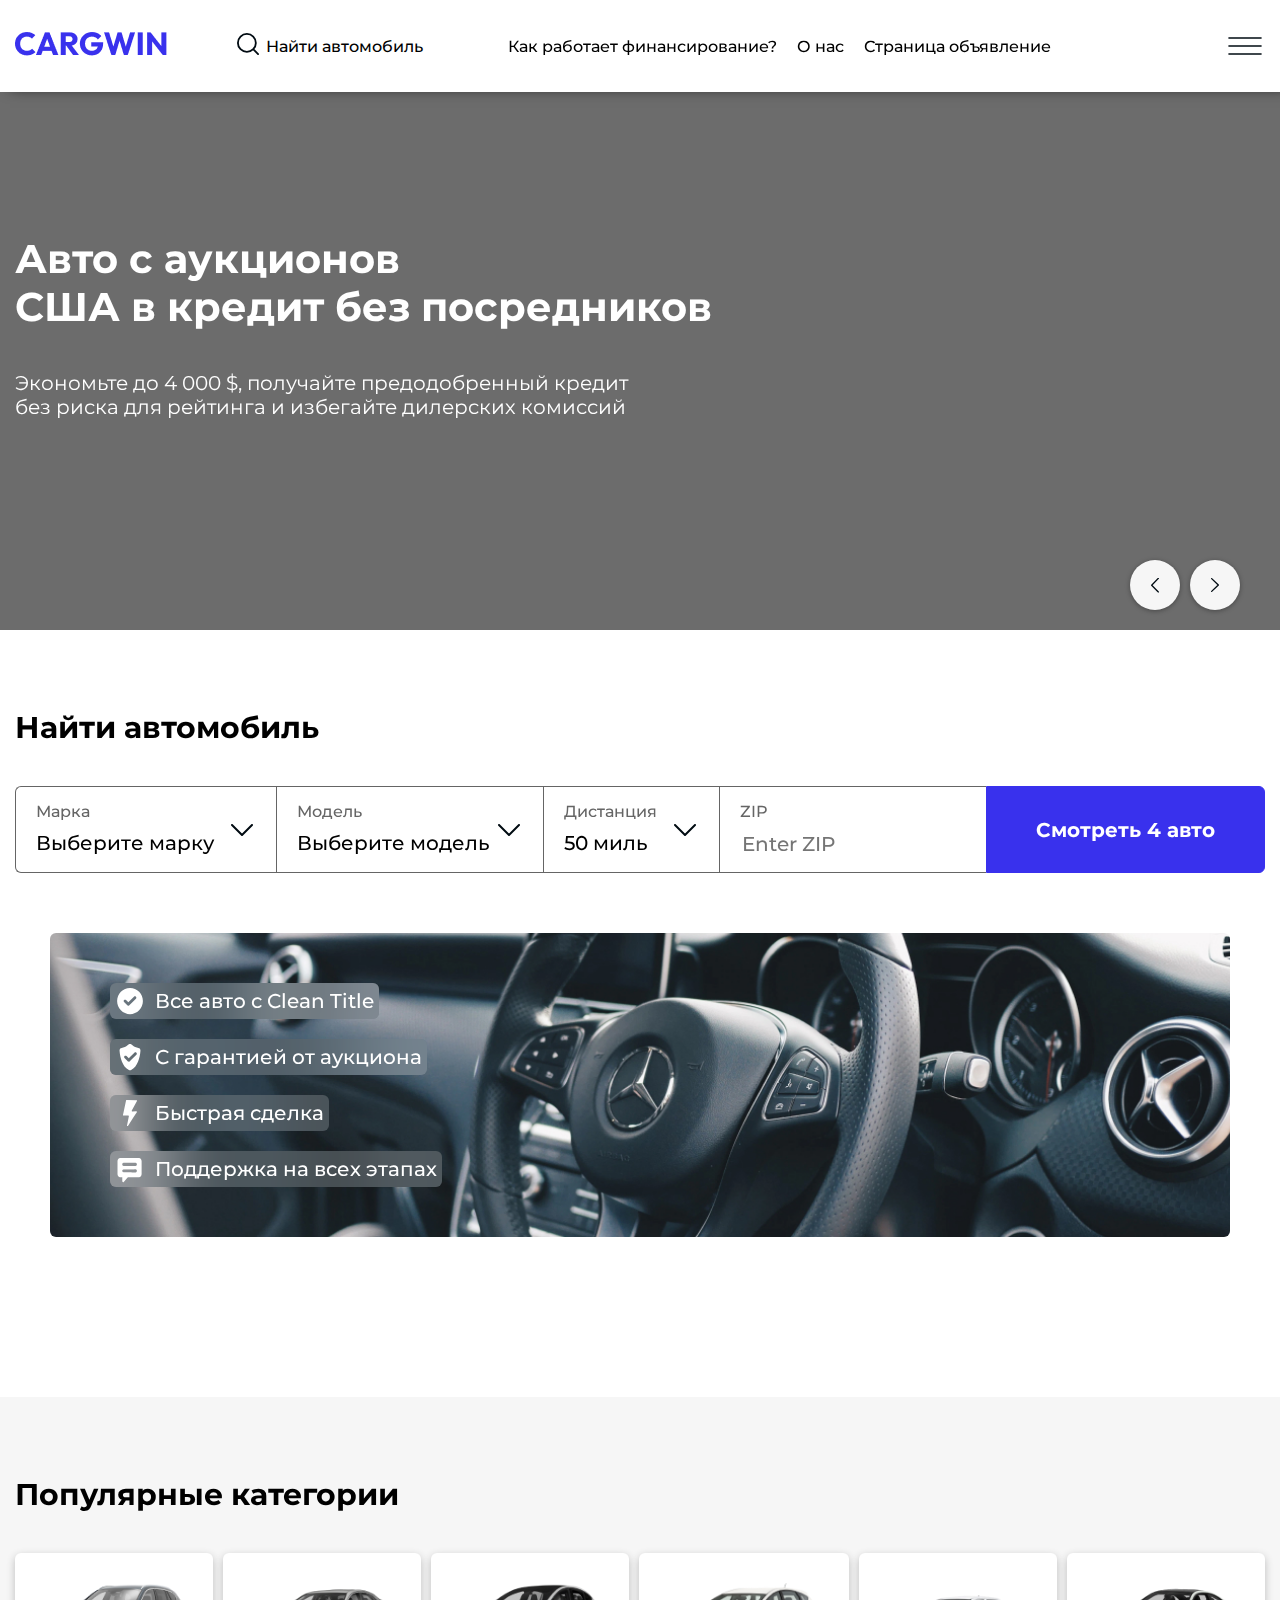
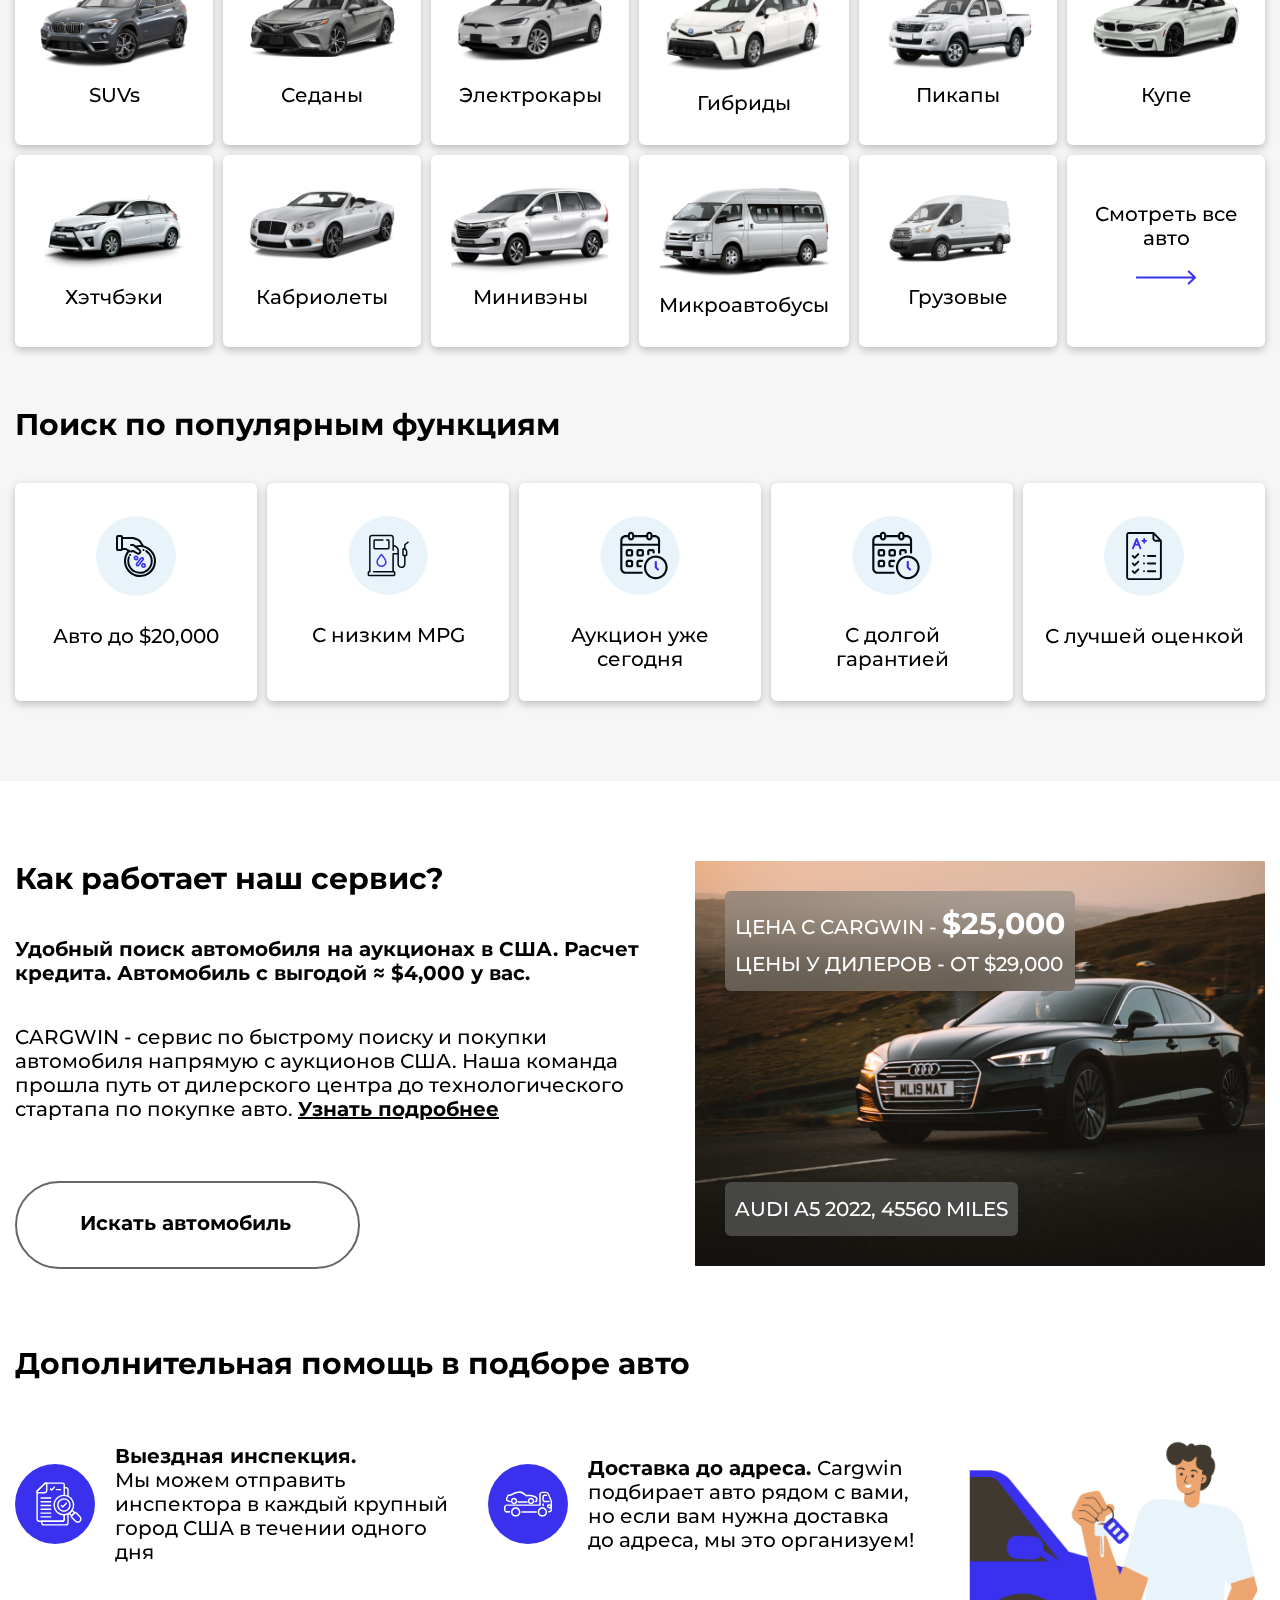
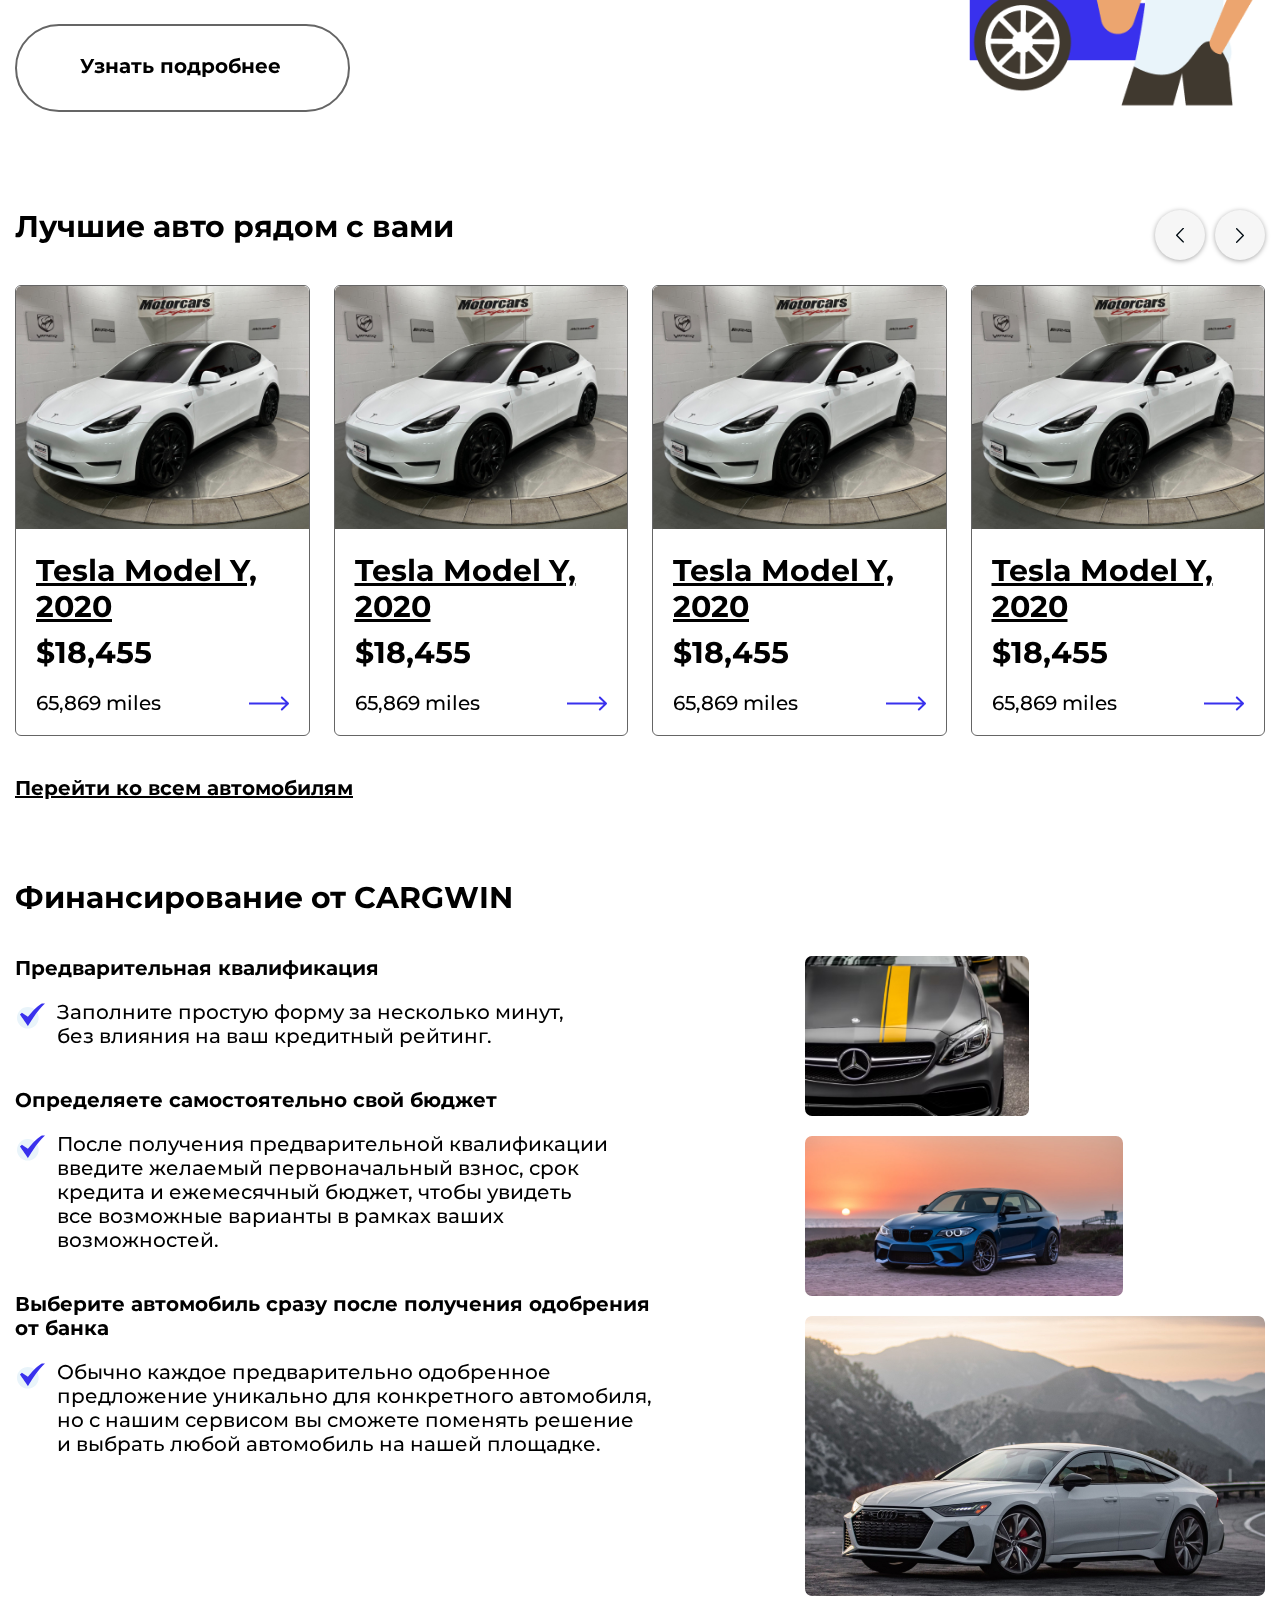
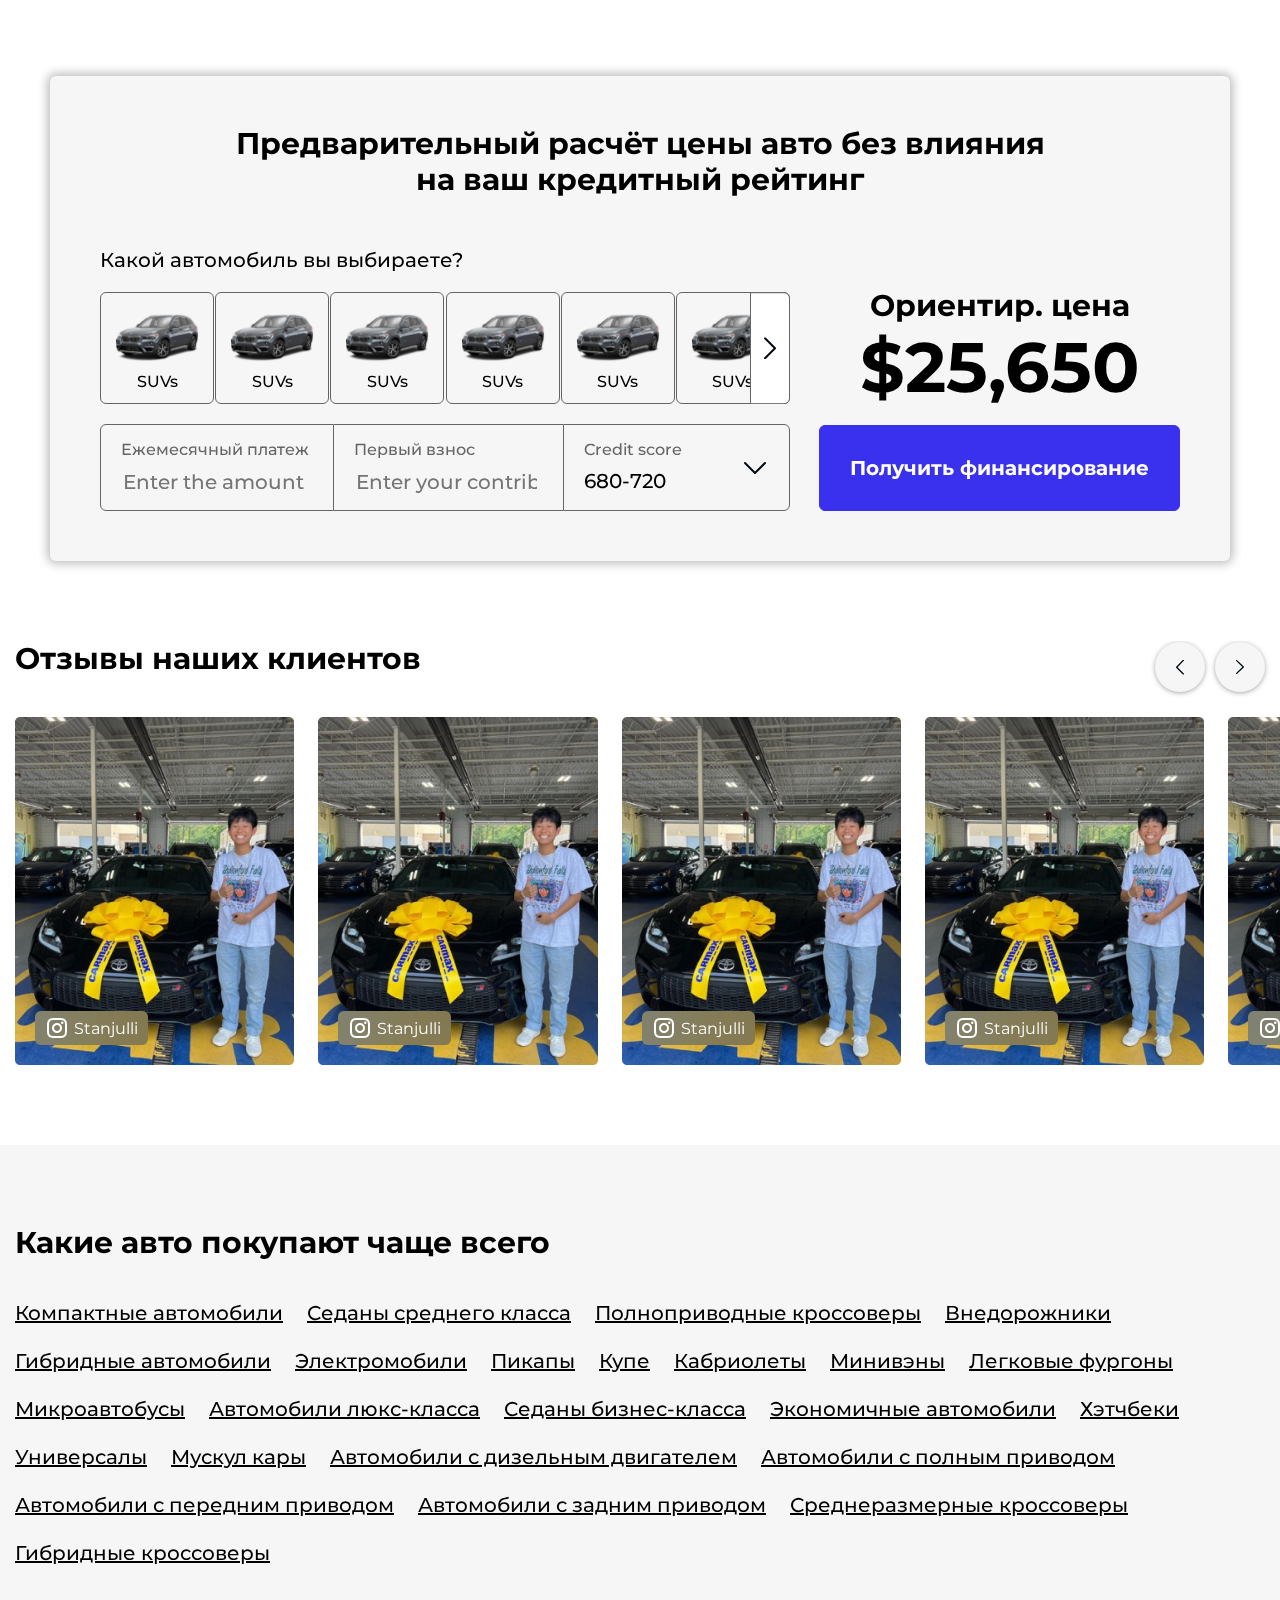
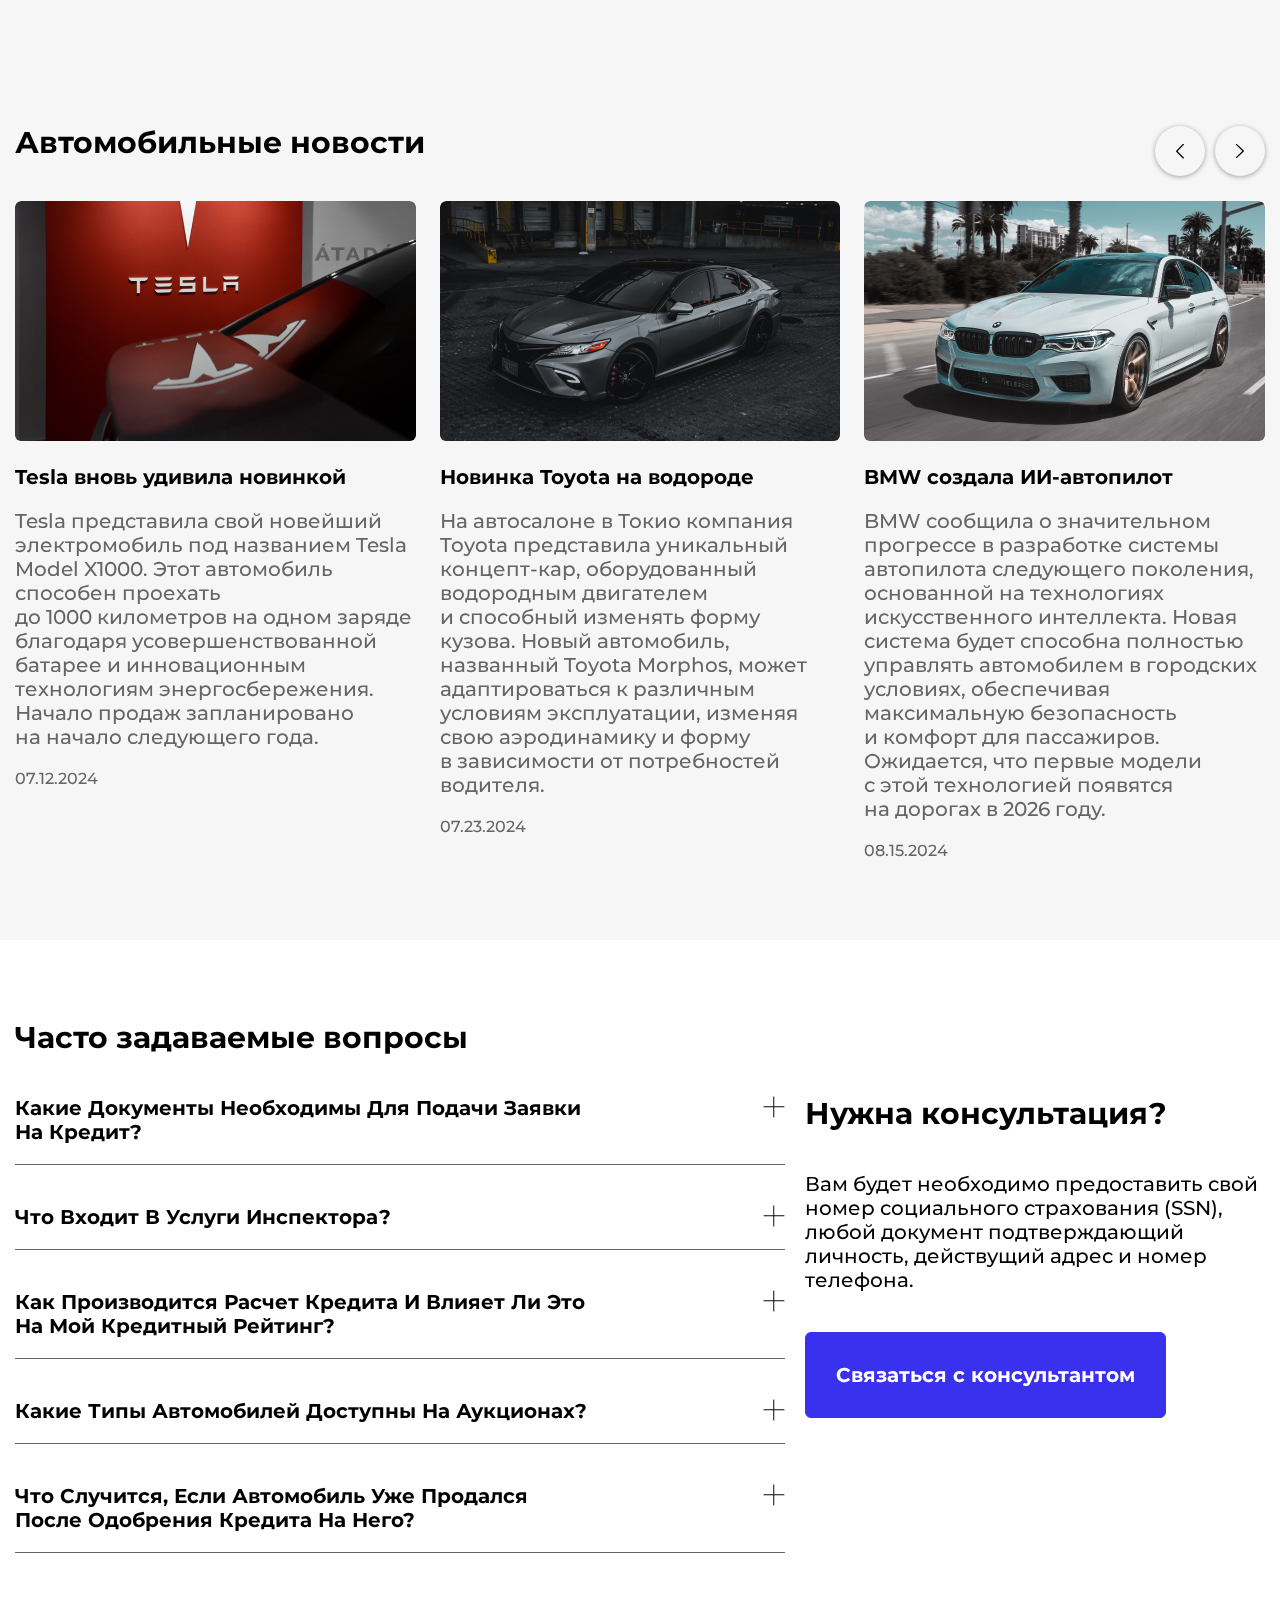
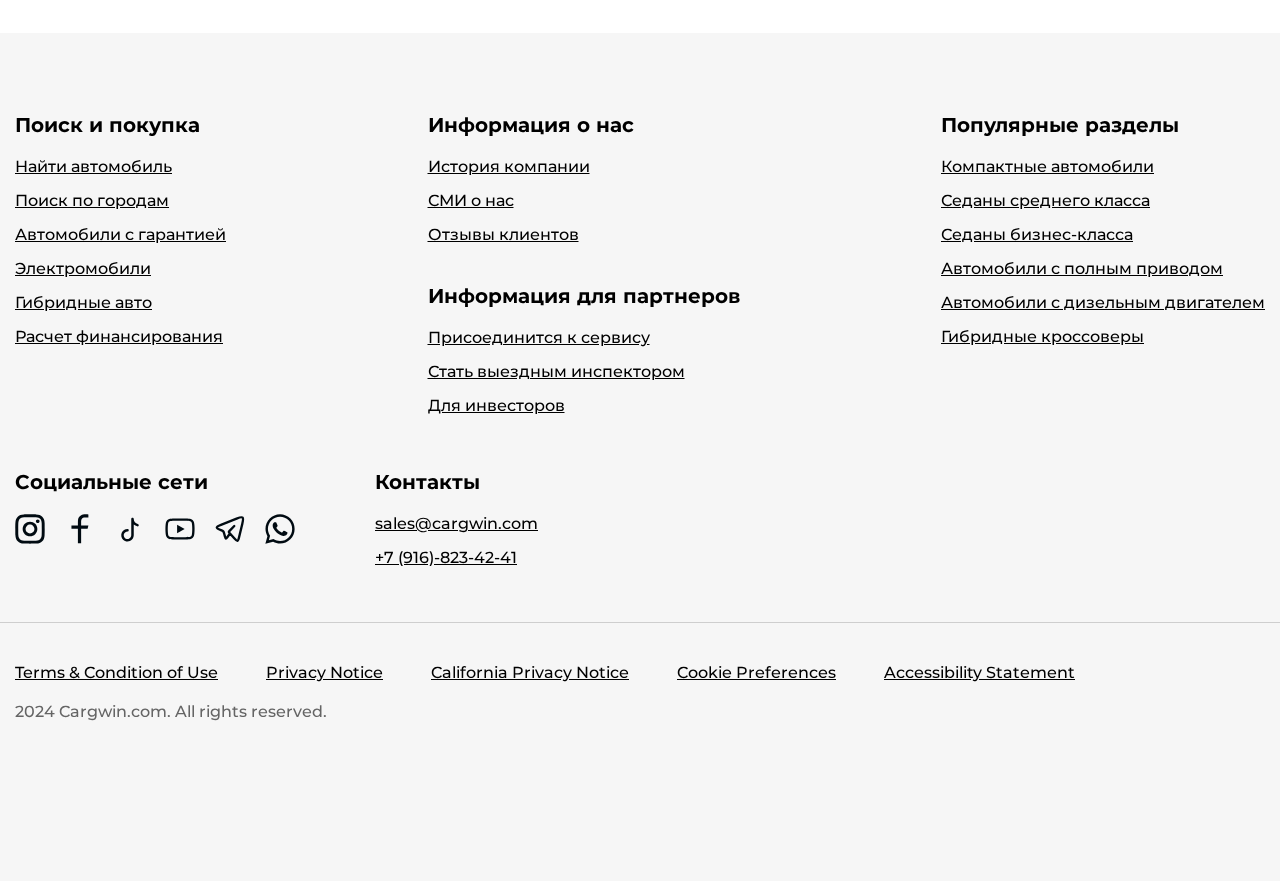
==== index.html @ e54c8998 "init" ====
<!DOCTYPE html>
<html lang="en">

<head>
    <meta charset="UTF-8">
    <meta name="viewport" content="width=device-width, initial-scale=1.0">
    <title>Главная страница</title>
    <link rel="shortcut icon" href="./img/cargwin.ico" type="image/x-icon">
    <link rel="stylesheet" href="./css/swiper.css" />
    <link rel="stylesheet" href="./css/reset.css" />
    <link rel="stylesheet" href="./css/style.css" />
</head>

<body>
    <header>
        <div class="container">
            <div class="header__inner">
                <nav>
                    <div class="nav__left">
                        <a href="/">
                            <img src="./img/cargwin.png" alt="CARGWIN Logo">
                        </a>
                        <ul>
                            <li class="search__block">
                                <label for="search">
                                    <img src="/img/icons/search.svg" alt="Search icon">
                                </label>
                                <input id="search" type="text" placeholder="Найти автомобиль">
                            </li>
                            <li>
                                <a href="./howItWork.html">Как работает финансирование?</a>
                            </li>
                            <li>
                                <a href="./about.html">О нас</a>
                            </li>
                            <li>
                                <a href="./fullStory.html">Страница объявление</a>
                            </li>
                        </ul>
                    </div>
                    <img class="menu__btn" src="/img/icons/menubar.svg" alt="Menubar Icon">
                </nav>
            </div>
        </div>
       
    </header>
    
    <main>
        <section class="banner-section">
            <div class="swiper swiper-banner">
                <div class="swiper-wrapper">
                    <div class="swiper-slide swiper-slide-1">
                        <div class="banner-section__inner">
                            <div class="container">
                                <h1>Авто с аукционов США в кредит без посредников</h1>
                                <p>Экономьте до 4 000 $, получайте предодобренный кредит без риска для рейтинга
                                    и избегайте
                                    дилерских комиссий</p>
                            </div>
                            <div class="overlay"></div>
                        </div>
                    </div>

                    <div class="swiper-slide swiper-slide-2">
                        <div class="banner-section__inner">
                            <div class="container">
                                <h1>Авто с аукционов США в кредит без посредников</h1>
                                <p>Экономьте до 4 000 $, получайте предодобренный кредит без риска для рейтинга
                                    и избегайте
                                    дилерских комиссий</p>
                            </div>
                            <div class="overlay"></div>
                        </div>
                    </div>

                    <div class="swiper-slide  swiper-slide-3">
                        <div class="banner-section__inner">
                            <div class="container">
                                <h1>Авто с аукционов США в кредит без посредников</h1>
                                <p>Экономьте до 4 000 $, получайте предодобренный кредит без риска для рейтинга
                                    и избегайте
                                    дилерских комиссий</p>
                            </div>
                            <div class="overlay"></div>
                        </div>
                    </div>
                </div>
                <div class="swiper-btns">
                    <button class="btn-prev">
                        <img src="/img/icons/arrowRight.svg" alt="Arrow next icon">
                    </button>
                    <button class="btn-next">
                        <img src="/img/icons/arrowRight.svg" alt="Arrow next icon">
                    </button>
                </div>
            </div>


        </section>

        <section class="filter-section section-padding-8-3">

            <div class="container">
                <h2 class="text-2 margin-b-4 ">Найти автомобиль</h2>
                <div class="filter-section__inner">
                    <div class="row">
                        <div class="custom-label custom-label-1 text-5">
                            Марка
                            <ul class="custom-select">
                                <li class="custom-selected-option text-3">Выберите марку</li>
                                <li class="custom-select-drop-content">
                                    <div>
                                        <h4 class="text-5 title-1">Все марки</h4>
                                        <div>
                                            <h4 class="text-5 title-2">Популярные марки</h4>
                                            <ul>
                                                <li class="selected">Acura</li>
                                                <li>Audi</li>
                                                <li>BMW</li>
                                                <li>Buick</li>
                                                <li>Cadillac</li>
                                                <li>Chevrolet</li>
                                            </ul>
                                        </div>

                                        <div>
                                            <h4 class="text-5 title-2">Все марки</h4>
                                            <ul>
                                                <li>Acura</li>
                                                <li>Audi</li>
                                                <li>BMW</li>
                                                <li>Buick</li>
                                                <li>Cadillac</li>
                                                <li>Chevrolet</li>
                                            </ul>
                                        </div>
                                    </div>


                                </li>
                                <div class="button-select">
                                    <img src="/img/icons/arrowRight.svg" alt="next btn-icon">
                                </div>
                            </ul>
                        </div>
                        <div class="custom-label custom-label-2 text-5">
                            Модель
                            <ul class="custom-select ">
                                <li class="custom-selected-option text-3">Выберите модель</li>
                                <div class="button-select">
                                    <img src="/img/icons/arrowRight.svg" alt="next btn-icon">
                                </div>
                            </ul>
                        </div>
                        <div class="custom-label custom-label-3 text-5">
                            Дистанция
                            <ul class="custom-select ">
                                <li class="custom-selected-option text-3">50 миль</li>
                                <div class="button-select">
                                    <img src="/img/icons/arrowRight.svg" alt="next btn-icon">
                                </div>
                            </ul>
                        </div>
                        <label class="label label-zip text-5">
                            ZIP
                            <input class="text-3" type="text" placeholder="Enter ZIP">
                        </label>
                        <div class="section-btn-2 text-4">
                            Смотреть 4 авто
                        </div>
                    </div>
                </div>
                <div class="filter-section__banner">
                    <ul class="row">
                        <li class="text-3">
                            <img src="/img/icons/f1.svg" alt="">
                            Все авто с Clean Title
                        </li>
                        <li class="text-3">
                            <img src="/img/icons/f2.svg" alt="">
                            С гарантией от аукциона
                        </li>
                        <li class="text-3">
                            <img src="/img/icons/f3.svg" alt="">
                            Быстрая сделка
                        </li>
                        <li class="text-3">
                            <img src="/img/icons/f4.svg" alt="">
                            Поддержка на всех этапах
                        </li>
                    </ul>
                </div>
            </div>
        </section>

        <section class="categories-section section-margin-8 section-padding-8-3">
            <div class="container">
                <div class="categories-section__inner">
                    <h2 class="text-2 margin-b-4 ">Популярные категории</h2>
                    <div class="row">
                        <a href="" class="col">
                            <img src="/img/cat/suvs.png" alt="Categories">
                            <h3 class="text-3">SUVs</h3>
                        </a>
                        <a href="" class="col">
                            <img src="/img/cat/sedan.png" alt="Categories">
                            <h3 class="text-3">Седаны</h3>
                        </a>
                        <a href="" class="col">
                            <img src="/img/cat/ektrocar.png" alt="Categories">
                            <h3 class="text-3">Электрокары</h3>
                        </a>
                        <a href="" class="col">
                            <img src="/img/cat/hybrid.png" alt="Categories">
                            <h3 class="text-3">Гибриды</h3>
                        </a>
                        <a href="" class="col">
                            <img src="/img/cat/pikap.png" alt="Categories">
                            <h3 class="text-3">Пикапы</h3>
                        </a>
                        <a href="" class="col">
                            <img src="/img/cat/kupe.png" alt="Categories">
                            <h3 class="text-3">Купе</h3>
                        </a>
                        <a href="" class="col">
                            <img src="/img/cat/xetcbek.png" alt="Categories">
                            <h3 class="text-3">Хэтчбэки</h3>
                        </a>
                        <a href="" class="col">
                            <img src="/img/cat/kabriolet.png" alt="Categories">
                            <h3 class="text-3">Кабриолеты</h3>
                        </a>
                        <a href="" class="col">
                            <img src="/img/cat/miniven.png" alt="Categories">
                            <h3 class="text-3">Минивэны</h3>
                        </a>
                        <a href="" class="col">
                            <img src="/img/cat/microavtobus.png" alt="Categories">
                            <h3 class="text-3">Микроавтобусы</h3>
                        </a>
                        <a href="" class="col">
                            <img src="/img/cat/qruzov.png" alt="Categories">
                            <h3 class="text-3">Грузовые</h3>
                        </a>
                        <a href="" class="col btn-all__categories">
                            <h3 class="text-3">Смотреть все авто</h3>
                            <img src="/img/icons/categoriesArrow.svg" alt="Categories arrow icon">
                        </a>
                    </div>
                    <div class="categories-section__inner popular__categories">
                        <h2 class="text-2 margin-b-4 ">Поиск по популярным функциям</h2>
                        <div class="row">
                            <a href="" class="col">
                                <img src="/img/cat2/dicount.svg" alt="Categories icon">
                                <h3 class="text-3">Авто до $20,000</h3>
                            </a>
                            <a href="" class="col">
                                <img src="/img/cat2/mpg.svg" alt="Categories icon">
                                <h3 class="text-3">С низким MPG</h3>
                            </a>
                            <a href="" class="col">
                                <img src="/img/cat2/calenda.svg" alt="Categories icon">
                                <h3 class="text-3">Аукцион уже сегодня</h3>
                            </a>
                            <a href="" class="col">
                                <img src="/img/cat2/calenda.svg" alt="Categories icon">
                                <h3 class="text-3">С долгой гарантией</h3>
                            </a>
                            <a href="" class="col">
                                <img src="/img/cat2/pricelist.svg" alt="Categories icon">
                                <h3 class="text-3">С лучшей оценкой</h3>
                            </a>
                        </div>
                    </div>
                </div>
            </div>
        </section>
        <section class="about-section section-margin-8">
            <div class="container">
                <div class="about-section__inner">
                    <div class="about__text">
                        <h2 class="text-2 margin-b-4">Как работает наш сервис?</h2>
                        <h4 class="text-4 margin-b-4">Удобный поиск автомобиля на аукционах в США. Расчет кредита.
                            Автомобиль с
                            выгодой ≈ $4,000 у вас.</h4>
                        <p class="text-3">CARGWIN - сервис по быстрому поиску и покупки автомобиля напрямую с аукционов
                            США. Наша
                            команда прошла путь от дилерского центра до технологического стартапа по покупке авто.
                            <a href="" class="text-4">Узнать подробнее</a>
                        </p>
                        <a class="section-btn-1 text-4" href="">Искать автомобиль</a>
                        <a class="about__login-btn" href="">
                            <!--<span class="text-3">Уже есть аккаунт?</span>
                            <span class="text-4">Войти</span>-->
                        </a>
                    </div>
                    <div class="about__img">
                        <div class="about__img-inner">
                            <div class="about__img-text">
                                <p class="text-3">Цена с CARGWIN - <a href="" class="text-2">$25,000</a></p>
                                <p class="text-3">Цены у дилеров - от $29,000</p>
                            </div>
                            <div class="about__img-text">
                                <p class="text-3">AUDI A5 2022, 45560 miles</p>
                            </div>
                            <img src="/img/aboutImg.jpg" alt="About Img">
                        </div>
                    </div>

                </div>
            </div>

        </section>
        <section class="helping-section">
            <div class="container">
                <div class="helping-section__inner">
                    <h2 class="text-2 margin-b-4">Дополнительная помощь в подборе авто</h2>
                    <div class="row">
                        <div class="helping-main__text">
                            <div class="row">
                                <div class="col">
                                    <img src="/img/icons/helpIcon1.svg" alt="Help Icon">
                                    <p class="text-3">
                                        <span class="text-4">
                                            Выездная инспекция.
                                        </span> Мы можем отправить инспектора в каждый крупный город США в течении
                                        одного дня
                                    </p>
                                </div>
                                <div class="col">
                                    <img src="/img/icons/helpIcon2.svg" alt="Help Icon">
                                    <p class="text-3">
                                        <span class="text-4">
                                            Доставка до адреса.
                                        </span> Cargwin подбирает авто рядом с вами, но если вам нужна доставка
                                        до адреса,
                                        мы это организуем!
                                    </p>
                                </div>
                            </div>
                            <a class="section-btn-1 text-4" href="">Узнать подробнее</a>
                        </div>
                        <div class="helping__img">
                            <img src="/img/helpImg.png" alt="Helping section img">
                        </div>
                    </div>

                </div>
            </div>
            </div>
        </section>
        <section class="best-cars section-margin-8">
            <div class="container">
                <div class="best-cars__inner">
                    <h2 class="text-2 margin-b-4">Лучшие авто рядом с вами</h2>
                    <div class="swiper swiper-best-cars">
                        <div class="swiper-wrapper">
                            <div class="swiper-slide">
                                <img src="/img/bestCar.jpg" alt="Best car">
                                <div class="swiper-slide-text">
                                    <h3 class="text-2">Tesla Model Y, 2020</h3>
                                    <span class="text-2">$18,455</span>
                                    <a href="">
                                        <span class="text-3">65,869 miles</span>
                                        <img class="icon" src="/img/icons/bestCarArrow.svg" alt="Best Car Arrow Icon" />
                                    </a>
                                </div>
                            </div>
                            <div class="swiper-slide">
                                <img src="/img/bestCar.jpg" alt="Best car">
                                <div class="swiper-slide-text">
                                    <h3 class="text-2">Tesla Model Y, 2020</h3>
                                    <span class="text-2">$18,455</span>
                                    <a href="">
                                        <span class="text-3">65,869 miles</span>
                                        <img class="icon" src="/img/icons/bestCarArrow.svg" alt="Best Car Arrow Icon" />
                                    </a>
                                </div>
                            </div>
                            <div class="swiper-slide">
                                <img src="/img/bestCar.jpg" alt="Best car">
                                <div class="swiper-slide-text">
                                    <h3 class="text-2">Tesla Model Y, 2020</h3>
                                    <span class="text-2">$18,455</span>
                                    <a href="">
                                        <span class="text-3">65,869 miles</span>
                                        <img class="icon" src="/img/icons/bestCarArrow.svg" alt="Best Car Arrow Icon" />
                                    </a>
                                </div>
                            </div>
                            <div class="swiper-slide">
                                <img src="/img/bestCar.jpg" alt="Best car">
                                <div class="swiper-slide-text">
                                    <h3 class="text-2">Tesla Model Y, 2020</h3>
                                    <span class="text-2">$18,455</span>
                                    <a href="">
                                        <span class="text-3">65,869 miles</span>
                                        <img class="icon" src="/img/icons/bestCarArrow.svg" alt="Best Car Arrow Icon" />
                                    </a>
                                </div>
                            </div>
                            <div class="swiper-slide">
                                <img src="/img/bestCar.jpg" alt="Best car">
                                <div class="swiper-slide-text">
                                    <h3 class="text-2">Tesla Model Y, 2020</h3>
                                    <span class="text-2">$18,455</span>
                                    <a href="">
                                        <span class="text-3">65,869 miles</span>
                                        <img class="icon" src="/img/icons/bestCarArrow.svg" alt="Best Car Arrow Icon" />
                                    </a>
                                </div>
                            </div>
                        </div>
                    </div>
                    <a class="text-4 best-cars__btn" href="">Перейти ко всем автомобилям</a>
                    <div class="swiper-btns">
                        <button class="btn-prev">
                            <img src="/img/icons/arrowRight.svg" alt="Arrow next icon">
                        </button>
                        <button class="btn-next">
                            <img src="/img/icons/arrowRight.svg" alt="Arrow next icon">
                        </button>
                    </div>
                </div>
            </div>
        </section>
        <section class="finance-section section-margin-8">
            <div class="container">
                <div class="finance-section__inner">
                    <h2 class="text-2 margin-b-4">Финансирование от CARGWIN</h2>
                    <div class="row">
                        <div class="finance-section__text">
                            <div>
                                <h3 class="text-4 margin-b-2">
                                    Предварительная квалификация
                                </h3>
                                <p class="text-3">
                                    <img src="/img/icons/financeIcon.svg" alt="Finance Icon">Заполните простую форму
                                    за несколько минут, без влияния на ваш кредитный рейтинг.
                                </p>
                            </div>

                            <div>
                                <h3 class="text-4 margin-b-2">
                                    Определяете самостоятельно свой бюджет
                                </h3>
                                <p class="text-3">
                                    <img src="/img/icons/financeIcon.svg" alt="Finance Icon">После получения
                                    предварительной квалификации введите желаемый первоначальный взнос, срок кредита
                                    и ежемесячный бюджет, чтобы увидеть все возможные варианты в рамках ваших
                                    возможностей.
                                </p>
                            </div>

                            <div>
                                <h3 class="text-4 margin-b-2">
                                    Выберите автомобиль сразу после получения одобрения от банка
                                </h3>
                                <p class="text-3">
                                    <img src="/img/icons/financeIcon.svg" alt="Finance Icon">Обычно каждое
                                    предварительно одобренное предложение уникально для конкретного автомобиля,
                                    но с нашим сервисом вы сможете поменять решение и выбрать любой автомобиль на нашей
                                    площадке.
                                </p>
                            </div>
                        </div>
                        <div class="finance-section__imgs">
                            <div>
                                <div class="finance-section__imgs-item2 finance-section__imgs-item"><img
                                        src="/img/finance1.jpg" alt="Finance img">
                                </div>
                                <div class="finance-section__imgs-item2 finance-section__imgs-item"><img
                                        src="/img/finance2.jpg" alt="Finance img">
                                </div>
                            </div>
                            <img class="finance-section__imgs-item3 finance-section__imgs-item" src="/img/finance3.jpg"
                                alt="Finance img">
                        </div>
                    </div>
                </div>
            </div>
        </section>
        <section class="price-section section-margin-8">
            <div class="container">

                <h2 class="text-2 margin-b-4">
                    Предварительный расчёт цены авто без влияния на ваш кредитный рейтинг
                </h2>
                <div class="price-section__inner ">

                    <div class="price-section__left">
                        <p class="text-3 margin-b-2 "> Какой автомобиль вы выбираете?</p>
                        <div class="row ">
                            <div class="scroll-block">
                                <div class="swiper swiper-calculator">
                                    <div class="swiper-wrapper">
                                        <div class="swiper-slide">
                                            <img src="/img/avtoCalc1.png" alt="Car calculatore">
                                            <h3 class="text-5">SUVs</h3>
                                        </div>
                                        <div class="swiper-slide">
                                            <img src="/img/avtoCalc1.png" alt="Car calculatore">
                                            <h3 class="text-5">SUVs</h3>
                                        </div>
                                        <div class="swiper-slide">
                                            <img src="/img/avtoCalc1.png" alt="Car calculatore">
                                            <h3 class="text-5">SUVs</h3>
                                        </div>
                                        <div class="swiper-slide">
                                            <img src="/img/avtoCalc1.png" alt="Car calculatore">
                                            <h3 class="text-5">SUVs</h3>
                                        </div>
                                        <div class="swiper-slide">
                                            <img src="/img/avtoCalc1.png" alt="Car calculatore">
                                            <h3 class="text-5">SUVs</h3>
                                        </div>
                                        <div class="swiper-slide">
                                            <img src="/img/avtoCalc1.png" alt="Car calculatore">
                                            <h3 class="text-5">SUVs</h3>
                                        </div>
                                        <div class="swiper-slide">
                                            <img src="/img/avtoCalc1.png" alt="Car calculatore">
                                            <h3 class="text-5">SUVs</h3>
                                        </div>
                                        <div class="swiper-slide">
                                            <img src="/img/avtoCalc1.png" alt="Car calculatore">
                                            <h3 class="text-5">SUVs</h3>
                                        </div>
                                        <div class="swiper-slide">
                                            <img src="/img/avtoCalc1.png" alt="Car calculatore">
                                            <h3 class="text-5">SUVs</h3>
                                        </div>

                                        <div class="swiper-slide">
                                            <img src="/img/avtoCalc1.png" alt="Car calculatore">
                                            <h3 class="text-5">SUVs</h3>
                                        </div>
                                        <div class="swiper-slide">
                                            <img src="/img/avtoCalc1.png" alt="Car calculatore">
                                            <h3 class="text-5">SUVs</h3>
                                        </div>
                                        <div class="swiper-slide">
                                            <img src="/img/avtoCalc1.png" alt="Car calculatore">
                                            <h3 class="text-5">SUVs</h3>
                                        </div>
                                        <div class="swiper-slide">
                                            <img src="/img/avtoCalc1.png" alt="Car calculatore">
                                            <h3 class="text-5">SUVs</h3>
                                        </div>
                                        <div class="swiper-slide">
                                            <img src="/img/avtoCalc1.png" alt="Car calculatore">
                                            <h3 class="text-5">SUVs</h3>
                                        </div>
                                        <div class="swiper-slide">
                                            <img src="/img/avtoCalc1.png" alt="Car calculatore">
                                            <h3 class="text-5">SUVs</h3>
                                        </div>
                                        <div class="swiper-slide">
                                            <img src="/img/avtoCalc1.png" alt="Car calculatore">
                                            <h3 class="text-5">SUVs</h3>
                                        </div>
                                        <div class="swiper-slide">
                                            <img src="/img/avtoCalc1.png" alt="Car calculatore">
                                            <h3 class="text-5">SUVs</h3>
                                        </div>
                                        <div class="swiper-slide">
                                            <img src="/img/avtoCalc1.png" alt="Car calculatore">
                                            <h3 class="text-5">SUVs</h3>
                                        </div>




                                    </div>

                                    <div class="button-next">
                                        <img src="/img/icons/arrowRight.svg" alt="next btn-icon">
                                    </div>
                                </div>
                                <!--<div class="swiper-scrollbar"></div>-->
                            </div>
                            <div class="user-credit-data">
                                <label class="monthly-payment text-5">
                                    Ежемесячный платеж
                                    <input class="text-3" type="number" placeholder="Enter the amount">
                                </label>
                                <label class="first-installment text-5">
                                    Первый взнос
                                    <input class="text-3" type="text" placeholder="Enter your contribution">
                                </label>
                                <div class="custom-label text-5">
                                    Credit score
                                    <ul class="custom-select ">
                                        <li class="custom-selected-option text-3">680-720</li>
                                        <div class="button-select">
                                            <img src="/img/icons/arrowRight.svg" alt="next btn-icon">
                                        </div>
                                    </ul>
                                </div>
                            </div>
                        </div>
                    </div>
                    <div class="price-section__right">
                        <div>
                            <h2 class="text-2">Ориентир. цена</h2>
                            <h3 class="text-1">$25,650</h3>
                        </div>
                        <a class="section-btn-2 text-4 " href="">Получить финансирование</a>
                    </div>
                </div>
            </div>
        </section>
        <section class="review-section section-margin-8">
            <div class="container">
                <div class="review-section__inner">
                    <h2 class="text-2 margin-b-4">Отзывы наших клиентов</h2>
                    <div class="swiper swiper-review">
                        <div class="swiper-wrapper">
                            <div class="swiper-slide">
                                <img src="/img/review.jpg" alt="Review">
                                <a href="">
                                    <img src="/img/icons/instIcon.png" alt="Inst Icon">
                                    Stanjulli
                                </a>
                            </div>


                            <div class="swiper-slide">
                                <img src="/img/review.jpg" alt="Review">
                                <a href="">
                                    <img src="/img/icons/instIcon.png" alt="Inst Icon">
                                    Stanjulli
                                </a>
                            </div>

                            <div class="swiper-slide">
                                <img src="/img/review.jpg" alt="Review">
                                <a href="">
                                    <img src="/img/icons/instIcon.png" alt="Inst Icon">
                                    Stanjulli
                                </a>
                            </div>


                            <div class="swiper-slide">
                                <img src="/img/review.jpg" alt="Review">
                                <a href="">
                                    <img src="/img/icons/instIcon.png" alt="Inst Icon">
                                    Stanjulli
                                </a>
                            </div>

                            <div class="swiper-slide">
                                <img src="/img/review.jpg" alt="Review">
                                <a href="">
                                    <img src="/img/icons/instIcon.png" alt="Inst Icon">
                                    Stanjulli
                                </a>
                            </div>


                            <div class="swiper-slide">
                                <img src="/img/review.jpg" alt="Review">
                                <a href="">
                                    <img src="/img/icons/instIcon.png" alt="Inst Icon">
                                    Stanjulli
                                </a>
                            </div>

                            <div class="swiper-slide">
                                <img src="/img/review.jpg" alt="Review">
                                <a href="">
                                    <img src="/img/icons/instIcon.png" alt="Inst Icon">
                                    Stanjulli
                                </a>
                            </div>


                            <div class="swiper-slide">
                                <img src="/img/review.jpg" alt="Review">
                                <a href="">
                                    <img src="/img/icons/instIcon.png" alt="Inst Icon">
                                    Stanjulli
                                </a>
                            </div>
                        </div>
                    </div>
                    <div class="swiper-btns">
                        <button class="btn-prev">
                            <img src="/img/icons/arrowRight.svg" alt="Arrow next icon">
                        </button>
                        <button class="btn-next">
                            <img src="/img/icons/arrowRight.svg" alt="Arrow next icon">
                        </button>
                    </div>
                </div>
            </div>
        </section>
        <section class="categories-2-section section-margin-8 section-padding-8-3">
            <div class="container">
                <div class="categories-2-section__inner">
                    <h2 class="text-2 margin-b-4">Какие авто покупают чаще всего</h2>
                    <div class="row">
                        <a href="" class="text-3">Компактные автомобили</a>
                        <a href="" class="text-3">Седаны среднего класса</a>
                        <a href="" class="text-3">Полноприводные кроссоверы</a>
                        <a href="" class="text-3">Внедорожники</a>
                        <a href="" class="text-3">Гибридные автомобили</a>
                        <a href="" class="text-3">Электромобили</a>
                        <a href="" class="text-3">Пикапы</a>
                        <a href="" class="text-3">Купе</a>
                        <a href="" class="text-3">Кабриолеты</a>
                        <a href="" class="text-3">Минивэны</a>
                        <a href="" class="text-3">Легковые фургоны</a>
                        <a href="" class="text-3">Микроавтобусы</a>
                        <a href="" class="text-3">Автомобили люкс-класса</a>
                        <a href="" class="text-3">Седаны бизнес-класса</a>
                        <a href="" class="text-3">Экономичные автомобили</a>
                        <a href="" class="text-3">Хэтчбеки</a>
                        <a href="" class="text-3">Универсалы</a>
                        <a href="" class="text-3">Мускул кары</a>
                        <a href="" class="text-3">Автомобили с дизельным двигателем</a>
                        <a href="" class="text-3">Автомобили с полным приводом</a>
                        <a href="" class="text-3">Автомобили с передним приводом</a>
                        <a href="" class="text-3">Автомобили с задним приводом</a>
                        <a href="" class="text-3">Среднеразмерные кроссоверы</a>
                        <a href="" class="text-3">Гибридные кроссоверы</a>
                    </div>
                </div>
            </div>
        </section>
        <section class="news-section  section-padding-8-3">
            <div class="container">
                <div class="news-section__inner">
                    <h2 class="text-2 margin-b-4">Автомобильные новости</h2>
                    <div class="swiper news-swiper">
                        <div class="swiper-wrapper ">
                            <div class="swiper-slide">
                                <article>
                                    <img src="/img/news1.jpg" alt="News 1">
                                    <h3 class="text-4">Tesla вновь удивила новинкой</h3>
                                    <p class="text-3">Tesla представила свой новейший электромобиль под названием
                                        Tesla Model X1000.
                                        Этот автомобиль способен проехать до 1000 километров на одном заряде
                                        благодаря
                                        усовершенствованной батарее и инновационным технологиям энергосбережения.
                                        Начало продаж
                                        запланировано на начало следующего года.</p>
                                    <span class="text-5">07.12.2024</span>
                                </article>
                            </div>

                            <div class="swiper-slide">
                                <article>
                                    <img src="/img/news2.jpg" alt="News 2">
                                    <h3 class="text-4">Новинка Toyota на водороде</h3>
                                    <p class="text-3">На автосалоне в Токио компания Toyota представила уникальный
                                        концепт-кар,
                                        оборудованный
                                        водородным двигателем и способный изменять форму кузова. Новый автомобиль,
                                        названный
                                        Toyota Morphos, может адаптироваться к различным условиям эксплуатации,
                                        изменяя свою
                                        аэродинамику и форму в зависимости от потребностей водителя.</p>
                                    <span class="text-5">07.23.2024</span>
                                </article>
                            </div>

                            <div class="swiper-slide">
                                <article>
                                    <img src="/img/news3.jpg" alt="News 3">
                                    <h3 class="text-4">BMW создала ИИ-автопилот</h3>
                                    <p class="text-3">BMW сообщила о значительном прогрессе в разработке системы
                                        автопилота
                                        следующего поколения, основанной на технологиях искусственного интеллекта.
                                        Новая система
                                        будет способна полностью управлять автомобилем в городских условиях,
                                        обеспечивая
                                        максимальную безопасность и комфорт для пассажиров. Ожидается, что первые
                                        модели с этой
                                        технологией появятся на дорогах в 2026 году.</p>
                                    <span class="text-5">08.15.2024</span>
                                </article>
                            </div>

                            <div class="swiper-slide">
                                <article>
                                    <img src="/img/news1.jpg" alt="News 1">
                                    <h3 class="text-4">Tesla вновь удивила новинкой</h3>
                                    <p class="text-3">Tesla представила свой новейший электромобиль под названием
                                        Tesla Model X1000.
                                        Этот автомобиль способен проехать до 1000 километров на одном заряде
                                        благодаря
                                        усовершенствованной батарее и инновационным технологиям энергосбережения.
                                        Начало продаж
                                        запланировано на начало следующего года.</p>
                                    <span class="text-5">07.12.2024</span>
                                </article>
                            </div>

                            <div class="swiper-slide">
                                <article>
                                    <img src="/img/news2.jpg" alt="News 2">
                                    <h3 class="text-4">Новинка Toyota на водороде</h3>
                                    <p class="text-3">На автосалоне в Токио компания Toyota представила уникальный
                                        концепт-кар,
                                        оборудованный
                                        водородным двигателем и способный изменять форму кузова. Новый автомобиль,
                                        названный
                                        Toyota Morphos, может адаптироваться к различным условиям эксплуатации,
                                        изменяя свою
                                        аэродинамику и форму в зависимости от потребностей водителя.</p>
                                    <span class="text-5">07.23.2024</span>
                                </article>
                            </div>

                            <div class="swiper-slide">
                                <article>
                                    <img src="/img/news3.jpg" alt="News 3">
                                    <h3 class="text-4">BMW создала ИИ-автопилот</h3>
                                    <p class="text-3">BMW сообщила о значительном прогрессе в разработке системы
                                        автопилота
                                        следующего поколения, основанной на технологиях искусственного интеллекта.
                                        Новая система
                                        будет способна полностью управлять автомобилем в городских условиях,
                                        обеспечивая
                                        максимальную безопасность и комфорт для пассажиров. Ожидается, что первые
                                        модели с этой
                                        технологией появятся на дорогах в 2026 году.</p>
                                    <span class="text-5">08.15.2024</span>
                                </article>
                            </div>
                        </div>

                    </div>
                    <div class="swiper-btns">
                        <button class="btn-prev">
                            <img src="/img/icons/arrowRight.svg" alt="Arrow next icon">
                        </button>
                        <button class="btn-next">
                            <img src="/img/icons/arrowRight.svg" alt="Arrow next icon">
                        </button>
                    </div>
                </div>
            </div>
            </div>
        </section>
        <section class="questions-section  section-margin-8">
            <div class="container">
                <div class="questions-section__inner">
                    <h2 class="text-2 margin-b-4">Часто задаваемые вопросы</h2>
                    <div class="row margin-t-4">
                        <div class="questions-section__inner-left accrodion-grp faq-accrodion"
                            data-grp-name="faq-accrodion">
                            <div class="accrodion margin-b-4 ">
                                <div class="accrodion-title">
                                    <h3 class="text-4">
                                        Какие документы необходимы для подачи заявки на кредит?
                                        <img src="/img/icons/plus.svg" alt="Cross Icon">
                                        <img src="/img/icons/cross.svg" alt="Plus Icon">
                                    </h3>
                                </div>
                                <div class="accrodion-content" style="display: none">
                                    <p class="text-3">
                                        Вам будет необходимо предоставить свой номер социального страхования (SSN),
                                        любой документ подтверждающий личность, действущий адрес и номер телефона.
                                    </p>
                                </div>
                            </div>

                            <div class="accrodion margin-b-4 ">
                                <div class="accrodion-title">
                                    <h3 class="text-4">
                                        Что входит в услуги инспектора?
                                        <img src="/img/icons/plus.svg" alt="Cross Icon">
                                        <img src="/img/icons/cross.svg" alt="Plus Icon">
                                    </h3>
                                </div>
                                <div class="accrodion-content" style="display: none">
                                    <p class="text-3">
                                        Вам будет необходимо предоставить свой номер социального страхования (SSN),
                                        любой документ подтверждающий личность, действущий адрес и номер телефона.
                                    </p>
                                </div>
                            </div>


                            <div class="accrodion margin-b-4 ">
                                <div class="accrodion-title">
                                    <h3 class="text-4">
                                        Как производится расчет кредита и влияет ли это на мой кредитный рейтинг?
                                        <img src="/img/icons/plus.svg" alt="Cross Icon">
                                        <img src="/img/icons/cross.svg" alt="Plus Icon">
                                    </h3>
                                </div>
                                <div class="accrodion-content" style="display: none">
                                    <p class="text-3">
                                        Вам будет необходимо предоставить свой номер социального страхования (SSN),
                                        любой документ подтверждающий личность, действущий адрес и номер телефона.
                                    </p>
                                </div>
                            </div>

                            <div class="accrodion margin-b-4 ">
                                <div class="accrodion-title">
                                    <h3 class="text-4">
                                        Какие типы автомобилей доступны на аукционах?
                                        <img src="/img/icons/plus.svg" alt="Cross Icon">
                                        <img src="/img/icons/cross.svg" alt="Plus Icon">
                                    </h3>
                                </div>
                                <div class="accrodion-content" style="display: none">
                                    <p class="text-3">
                                        Вам будет необходимо предоставить свой номер социального страхования (SSN),
                                        любой документ подтверждающий личность, действущий адрес и номер телефона.
                                    </p>
                                </div>
                            </div>


                            <div class="accrodion">
                                <div class="accrodion-title">
                                    <h3 class="text-4">
                                        Что случится, если автомобиль уже продался после одобрения кредита на него?
                                        <img src="/img/icons/plus.svg" alt="Cross Icon">
                                        <img src="/img/icons/cross.svg" alt="Plus Icon">
                                    </h3>
                                </div>
                                <div class="accrodion-content" style="display: none">
                                    <p class="text-3">
                                        Вам будет необходимо предоставить свой номер социального страхования (SSN),
                                        любой документ подтверждающий личность, действущий адрес и номер телефона.
                                    </p>
                                </div>
                            </div>
                        </div>
                        <div class="questions-section__inner-right">
                            <h2 class="text-2">Нужна консультация?</h2>
                            <p class="text-3">
                                Вам будет необходимо предоставить свой номер социального страхования (SSN),
                                любой документ подтверждающий личность, действущий адрес и номер телефона.
                            </p>
                            <a class="section-btn-2 text-4 " href="">Связаться с консультантом</a>
                        </div>
                    </div>
                </div>
            </div>
        </section>
    </main>
    <footer class="section-padding-8-3">
        <div class="container">
            <div class="footer__inner">
                <div>
                    <h3 class="text-4 margin-b-2">
                        Поиск и покупка
                    </h3>
                    <ul class="footer__cat">
                        <li><a href="">Найти автомобиль</a></li>
                        <li><a href="">Поиск по городам</a></li>
                        <li><a href="">Автомобили с гарантией</a></li>
                        <li><a href="">Электромобили</a></li>
                        <li><a href="">Гибридные авто</a></li>
                        <li><a href="">Расчет финансирования</a></li>
                    </ul>
                </div>

                <div>
                    <h3 class="text-4 margin-b-2">
                        Информация о нас
                    </h3>
                    <ul class="footer__cat">
                        <li><a href="">История компании</a></li>
                        <li><a href="">СМИ о нас</a></li>
                        <li><a href="">Отзывы клиентов</a></li>
                    </ul>

                    <h3 class="text-4 margin-b-2 footer-deco">
                        Информация для партнеров
                    </h3>
                    <ul class="footer__cat">
                        <li><a href="">Присоединится к сервису</a></li>
                        <li><a href="">Стать выездным инспектором</a></li>
                        <li><a href="">Для инвесторов</a></li>
                    </ul>
                </div>


                <div>
                    <h3 class="text-4 margin-b-2">
                        Популярные разделы
                    </h3>
                    <ul class="footer__cat">
                        <li><a href="">Компактные автомобили</a></li>
                        <li><a href="">Седаны среднего класса</a></li>
                        <li><a href="">Седаны бизнес-класса</a></li>
                        <li><a href="">Автомобили с полным приводом</a></li>
                        <li><a href="">Автомобили с дизельным двигателем</a></li>
                        <li><a href="">Гибридные кроссоверы</a></li>
                    </ul>
                </div>

                <div class="socials-block">
                    <div>
                        <h3 class="text-4 margin-b-2 ">
                            Социальные сети
                        </h3>
                        <ul class="footer__cat footer__socials">
                            <li>
                                <a>
                                    <img src="/img/icons/inst.svg" alt="Inst Icon">
                                </a>
                            </li>
                            <li>
                                <a>
                                    <img src="/img/icons/facebook.svg" alt="Facebook Icon">
                                </a>
                            </li>
                            <li>
                                <a>
                                    <img src="/img/icons/tiktok.svg" alt="TikTok Icon">
                                </a>
                            </li>

                            <li>
                                <a>
                                    <img src="/img/icons/youtube.svg" alt="Youtube Icon">
                                </a>
                            </li>
                            <li>
                                <a>
                                    <img src="/img/icons/telegram.svg" alt="Telegram Icon">
                                </a>
                            </li>
                            <li>
                                <a>
                                    <img src="/img/icons/vp.svg" alt="Whatsapp Icon">
                                </a>
                            </li>
                        </ul>
                    </div>

                    <div>
                        <h3 class="text-4 margin-b-2 footer-deco">
                            Контакты
                        </h3>
                        <ul class="footer__cat">
                            <li><a href="mailto:sales@cargwin.com">sales@cargwin.com</a></li>
                            <li><a href="+79168234241">+7 (916)-823-42-41</a></li>
                        </ul>
                    </div>
                </div>


            </div>
        </div>
        <div class="container">
            <div class="privacy">
                <ul>
                    <li><a href="">Terms & Condition of Use</a></li>
                    <li><a href="">Privacy Notice</a></li>
                    <li><a href="">California Privacy Notice</a></li>
                    <li><a href="">Cookie Preferences</a></li>
                    <li><a href="">Accessibility Statement</a></li>
                </ul>
                <span>2024 Cargwin.com. All rights reserved.</span>
            </div>
        </div>
    </footer>
    <div class="offcanvas">
        <div class="offcanvas__header">
            <img src="./img/icons/close-menu.png" class="btn-close-menu" alt="btn close">
            <img src="./img/cargwin.png" alt="">

        </div>
        <div class="offcanvas__main">
            <ul>
                <li><a href="./cars.html">Lorem lorem</a></li>
                <li><a href="">Lorem lorem</a></li>
                <li><a href="">Lorem lorem</a></li>
                <li><a href="">Lorem lorem</a></li>
                <li><a href="">Lorem lorem</a></li>
                <li><a href="">Lorem lorem</a></li>

            </ul>
        </div>
    </div>
    <script src="./js/fancy.js"></script>
    <script src="https://cdnjs.cloudflare.com/ajax/libs/jquery/3.7.1/jquery.min.js"
        integrity="sha512-v2CJ7UaYy4JwqLDIrZUI/4hqeoQieOmAZNXBeQyjo21dadnwR+8ZaIJVT8EE2iyI61OV8e6M8PP2/4hpQINQ/g=="
        crossorigin="anonymous" referrerpolicy="no-referrer"></script>
    <script src="./js/swiper.js"></script>
    <script src="./js/app.js"></script>

</body>

</html>
---- css/style.css ----
/*global styles*/
@import url('https://fonts.googleapis.com/css2?family=Montserrat:ital,wght@0,100..900;1,100..900&display=swap');

:root {
    --main-color: #3931ED;
    --main-color2: #443afc;
    --main-bgColor: #f6f6f6;
}

body {
    overflow-x: hidden;
    position: relative;
}

body.active::before {
    display: block;
    content: '';
    width: 100%;
    height: 100%;
    position: absolute;
    top: 0;
    left: 0;
    background: rgba(0, 0, 0, 0.575);
    z-index: 5;
}

body.active {
    overflow-y: hidden;
}

/* Для всех браузеров */
input[type="number"] {
    -moz-appearance: textfield;
    /* Firefox */
}

input[type="number"]::-webkit-outer-spin-button,
input[type="number"]::-webkit-inner-spin-button {
    -webkit-appearance: none;
    /* Chrome, Safari, Edge */
    margin: 0;
}

body,
* {
    font-family: "Montserrat", sans-serif;
    font-style: normal;
}

.overlay {
    width: 100%;
    height: 100%;
    position: absolute;
    top: 0;
    left: 0;
    background: #00000093;
}

.text-1 {
    font-weight: 700;
    font-size: 70px;
    color: black;
}

.text-1-2 {
    font-weight: 700;
    font-size: 40px;
    color: black;
}

.text-1-3 {
    font-weight: 700;
    font-size: 24px;
    color: black;
}

.text-2 {
    font-weight: 700;
    font-size: 30px;
    line-height: 36px;
    color: black;
}

.text-3 {
    font-weight: 500;
    font-size: 20px;
    line-height: 24px;
    color: black;
}

.text-4 {
    font-weight: 700;
    font-size: 20px;
    line-height: 24px;
    color: black;
}

.text-4-2 {
    font-weight: 700;
    font-size: 16px;
    line-height: 24px;
    color: black;
}

.text-5 {
    font-weight: 500;
    font-size: 16px;
    color: black;
}

.text-6 {
    font-weight: 500;
    font-size: 60px;
}

.text-mini {
    font-weight: 500;
    font-size: 13px;
}

.margin-t-4 {
    margin-top: 40px;
}

.margin-b-6 {
    margin-bottom: 60px;
}

.margin-b-4 {
    margin-bottom: 40px;
}

.margin-b-2 {
    margin-bottom: 20px;
}

.section-margin-8 {
    margin: 80px 0;
}

.section-margin-4 {
    margin: 40px 0;
}

.section-padding-8-3 {
    padding: 80px 0;
}

.section-padding-8-3-t {
    padding-top: 90px;
}

.section-btn-1 {
    padding: 30px 65px;
    border-radius: 100px;
    display: inline-block;
    margin-top: 60px;
    text-align: center;
    position: relative;
    cursor: pointer;
}

.section-btn-2-block {
    display: inline-block;
}

.section-btn-2 {
    background: #3931ED;
    color: #fff;
    border-radius: 6px;
    text-align: center;
    padding: 30px;
    white-space: nowrap;
    transition: .2s;
    border: 1px solid var(--main-color);
    cursor: pointer;
    display: flex;
    align-items: center;
    justify-content: center;
}

.section-btn-2:hover {
    background: #fff;
    color: var(--main-color);
}

.section-btn-1::after,
.section-btn-1::before {
    z-index: -2;
    content: '';
    border-radius: inherit;
    pointer-events: none;
    position: absolute;
    top: 0;
    left: 0;
    width: 100%;
    height: 100%;
    -webkit-transition: opacity .3s, -webkit-transform .3s;
    transition: opacity .3s, -webkit-transform .3s;
    transition: transform .3s, opacity .3s;
    transition: transform .3s, opacity .3s, -webkit-transform .3s;
    -webkit-transition-timing-function: cubic-bezier(.75, 0, .125, 1);
    transition-timing-function: cubic-bezier(.75, 0, .125, 1);
}

.section-btn-1::before {
    border: 2px solid #656565;
    opacity: 1;
    -webkit-transform: scale3d(1, 1, 1);
    transform: scale3d(1, 1, 1);
}

.section-btn-1::after {
    border: 2px solid transparent;
    opacity: 0;
    -webkit-transform: scale3d(0.8, 0.8, 1);
    transform: scale3d(0.8, 0.8, 1);
}

.section-btn-1:hover {
    background: var(--main-color);
    color: #fff;
}

.section-btn-1:hover::before {
    opacity: 0;
    -webkit-transform: scale3d(1.2, 1.2, 1);
    transform: scale3d(1.2, 1.2, 1);
}

.section-btn-1:hover::after {
    background-color: #fff;
    opacity: 1;
    -webkit-transform: scale3d(1, 1, 1);
    transform: scale3d(1, 1, 1);
}

.row {
    display: flex;
}

.swiper-btns {
    position: absolute;
    top: 1px;
    z-index: 2;
    right: 0;
    display: flex;
    gap: 10px;
}

.swiper-btns button {
    display: flex;
    align-items: center;
    justify-content: center;
    border-radius: 50%;
    width: 50px;
    height: 50px;
    border: none;
    background: #f6f6f6;
    transition: .2s;
    cursor: pointer;
    box-shadow: rgba(0, 0, 0, 0.35) 0px 1px 5px;
}

.swiper-btns button:hover {
    background: var(--main-color2);
}

.swiper-btns button:hover img {
    filter: brightness(0) invert(1);
}

.swiper-btns button img {
    width: 8px;
}

.btn-prev img {
    transform: rotate(180deg);
}

.container {
    width: 100%;
    padding-right: 15px;
    padding-left: 15px;
    margin-right: auto;
    margin-left: auto;
}

@media (min-width: 576px) {
    .container {
        max-width: 600px;
    }
}

@media (min-width: 768px) {
    .container {
        max-width: 920px;
    }
}

@media (min-width: 992px) {
    .container {
        max-width: 1100px;
    }
}

@media (min-width: 1200px) {
    .container {
        max-width: 1300px;
    }
}


@media (min-width: 1400px) {
    .container {768
        max-width: 1450px;
    }
}

/*header styles (992)*/
header {
    padding: 30px 0;
    top: 0;
    left: 0;
    width: 100%;
    position: fixed;
    z-index: 3;
    background: #fff;
    box-shadow: 10px -6px 15px black;
    transition: .3s;
}

header.active {
    padding: 20px 0;
}

.nav__left ul,
.nav__left,
nav {
    display: flex;
    align-items: center;
    width: 100%;
    gap: 20px;
    justify-content: space-between;
}

.nav__left {
    max-width: 822px;
}

.nav__left ul {
    max-width: 600px;
}

.nav__left ul li a {
    font-weight: 500;
    color: black;
    white-space: nowrap;
}

.search__block {
    display: flex;
    align-items: center;
    gap: 5px;
}

.search__block img {
    width: 22px;
    height: 22px;
}

.search__block input {
    border: none;
    outline: none;
    color: black;
    font-family: "Montserrat", sans-serif;
    font-weight: 500;
    font-size: 16px;
}

.search__block input::placeholder {
    color: black;
    font-family: "Montserrat", sans-serif;
    font-weight: 500;
    font-size: 16px;
}

.menu__btn {
    width: 40px;
    cursor: pointer;
}

/*banner section styles (responsive 768)*/
.banner-section {
    color: #fff;
    position: relative;
    min-height: 70vh;
}

.banner-section .swiper-btns {
    top: inherit;
    bottom: 20px;
    right: 40px;
}

.banner-section__inner {
    padding-top: 60px;
    min-height: 70vh;
    display: flex;
    align-items: center;
    justify-content: center;
}

.banner-section .swiper-slide-1 {
    background: url(https://cdnb.artstation.com/p/assets/images/images/006/917/573/large/cheonghyeok-song-3.jpg?1502235055) center/cover;
}

.banner-section .swiper-slide-2 {
    background: url(https://dr1ver.ru/wp-content/uploads/2022/03/audi-a6-avant-e-tron-concept_9.jpg) center/cover;
}

.banner-section .swiper-slide-3 {
    background: url(https://avatars.mds.yandex.net/i?id=e9da628f96234018963cb6db51a59ccf_l-5233191-images-thumbs&n=13) center/cover;
}

.banner-section__inner .container {
    display: flex;
    flex-direction: column;
    gap: 40px;
    height: 100%;
    min-height: 400px;
    position: relative;
    padding-top: 90px;
    z-index: 2;
}

.banner-section h1 {
    font-size: 40px;
    line-height: 48px;
    max-width: 700px;
}

.banner-section p {
    font-size: 20px;
    line-height: 24px;
    max-width: 700px;
}

/*filter section styles (1200 , 768)*/
.filter-section__banner {
    max-width: 1180px;
    margin: 60px auto 0 auto;
    padding: 50px 60px;
    background: url(/img/filterBg.jpg) center/cover;
    border-radius: 6px;
}

.filter-section__banner .row {
    gap: 20px;
    flex-direction: column;
}

.filter-section__banner .row li {
    color: #fff;
    background: rgba(174, 183, 187, 0.3);
    backdrop-filter: blur(30px);
    max-width: fit-content;
    padding: 3px 5px;
    border-radius: 6px;
    display: flex;
    align-items: center;
    gap: 10px;
}

.filter-section__inner .custom-label-1 {
    border-radius: 6px 0 0 6px;
    border-right: none;
}


.filter-section__inner .custom-label-2 {
    border-radius: 0;
    border-right: none;
}

.filter-section__inner .custom-label-3 {
    border-radius: 0;
    border-right: none;
}

.filter-section__inner .label-zip {
    border-radius: 0;
    border-right: none;
}

.filter-section__inner .section-btn-2 {
    border-radius: 0 6px 6px 0;
}

.filter-section__inner .row {
    display: grid;
    grid-template-columns: auto auto auto auto auto;
}


.custom-label {
    position: relative;
}

.custom-select-drop-content {
    background: #000;
    padding: 25px;
    border-radius: 6px;
    position: absolute;
    left: 0;
    width: 100%;
    cursor: default;
    display: none;
    z-index: 2;
}

.custom-select-drop-content.active {
    display: block;
}

.custom-select-drop-content .title-1 {
    color: #fff;
}

.custom-select-drop-content li {
    position: relative;
    cursor: pointer;
    color: #fff;
    padding: 3.5px 0 3.5px 30px;
    font-weight: 500;
    border-radius: 6px;
}

.custom-select-drop-content li:hover {
    background: var(--main-color);
}

.custom-select-drop-content li.selected::before {
    content: '';
    display: block;
    width: 15px;
    height: 15px;
    background: red;
    position: absolute;
    left: 5px;
    background: url(/img/icons/filterCheckIcon.svg) center/cover;
}

.custom-select-drop-content .title-2 {
    color: #656565;
    margin: 15px 0 10px 0;
}

.label.label-zip {
    border-radius: 0;
}

/*categories section styles (1200, 768)*/
.categories-section {
    background: #f6f6f6;
}

.categories-section__inner .row {
    display: grid;
    grid-template-columns: 1fr 1fr 1fr 1fr 1fr 1fr;
    gap: 10px;
}

.categories-section__inner .col {
    background: #fff;
    border-radius: 6px;
    padding: 15px 20px 30px 20px;
    text-align: center;
    box-shadow: rgba(0, 0, 0, 0.24) 0px 3px 8px;
    transition: .2s;
}

.categories-section__inner .col:hover {
    box-shadow: rgba(0, 0, 0, 0.24) 0px 1px 1px;
}

.categories-section__inner .col img {
    width: 100%;
}

.btn-all__categories {
    display: flex;
    flex-direction: column;
    align-items: center;
    justify-content: center;
    gap: 20px;
}

.btn-all__categories img {
    max-width: 60px;
}

.popular__categories {
    margin-top: 60px;
}

.categories-section__inner.popular__categories .row {
    grid-template-columns: 1fr 1fr 1fr 1fr 1fr;
}

.categories-section__inner.popular__categories .row .col img {
    max-width: 80px;
    display: block;
    margin: 18px auto 28px auto;
}

/*about section styles (1200)*/
.about__text {
    max-width: 650px;
    width: 100%;
}

.about-section__inner {
    display: flex;
    justify-content: space-between;
    gap: 20px;
    align-items: flex-start;
}

.about-section__inner p a.text-4 {
    text-decoration: underline;
}

.about__img {
    height: 405px;
}

.about__img-inner {
    position: relative;
    min-width: 570px;
    display: flex;
    flex-direction: column;
    justify-content: space-between;
    padding: 30px;
    height: 100%;
}

.about__img-text {
    background: rgba(174, 183, 187, 0.3);
    position: relative;
    z-index: 2;
    backdrop-filter: blur(30px);
    padding: 15px 10px;
    display: flex;
    flex-direction: column;
    gap: 10px;
    width: fit-content;
    border-radius: 6px;
}

.about__img-text p,
.about__img-text a {
    color: #fff;
    text-transform: uppercase;
}

.about__img-inner img {
    position: absolute;
    top: 0;
    left: 0;
    width: 100%;
    object-fit: cover;
    height: 100%;
}

.about__login-btn {
    display: none;
    margin: 30px 0 10px 0;
}

.about__login-btn span:last-child {
    text-decoration: underline;
    display: inline-block;
}

/*helping section styles (1200)*/
.helping-section__inner .row {
    justify-content: space-between;
    gap: 30px;
    align-items: center;
}

.helping-section__inner .col {
    display: flex;
    align-items: center;
    gap: 20px;
}

.helping-section__inner .col p {
    max-width: 400px;
}

.helping__img img {
    width: 100%;
}

/*best-cars section styles (1200, 992, 768)*/
.best-cars__inner {
    position: relative;
}

.best-cars__inner .row {
    display: grid;
    gap: 25px;
    grid-template-columns: 1fr 1fr 1fr 1fr;
}

.best-cars__inner .swiper-slide {
    border: 1px solid rgba(101, 101, 101, 1);
    border-radius: 6px;
    overflow: hidden;
}

.best-cars__inner .swiper-slide:hover img {
    transform: scale(1.1);
}

.best-cars__inner .swiper-slide img {
    width: 100%;
    object-fit: cover;
    transition: .3s;
}

.best-cars__inner .swiper-slide .icon {
    max-width: 40px;
    object-fit: contain;
}

.best-cars__inner .swiper-slide .swiper-slide-text {
    padding: 20px;
}

.best-cars__inner .swiper-slide .swiper-slide-text h3 {
    text-decoration: underline;
    margin-bottom: 10px;
}

.best-cars__inner .swiper-slide .swiper-slide-text a {
    margin-top: 20px;
    display: flex;
    justify-content: space-between;
}

.best-cars__btn {
    text-decoration: underline;
    margin-top: 40px;
    display: block;
}

/*finance section styles (1400, 992)*/
.finance-section__inner .row {
    justify-content: space-between;
    gap: 20px;
}

.finance-section__text {
    max-width: 650px;
}

.finance-section__text p {
    display: flex;
    align-items: flex-start;
    gap: 10px;
}

.finance-section__text div {
    margin-bottom: 40px;
}

.finance-section__imgs-item:hover img {
    transform: scale(1.1);
}

.finance-section__imgs div {
    width: 100%;
    display: flex;
    gap: 20px;
}

.finance-section__imgs img {
    border-radius: 7px;
    transition: .3s;
}

.finance-section__imgs-item2 img {
    height: 160px;
}

.finance-section__imgs-item3 {
    display: block;
    margin: 20px auto 0 auto;
    max-height: 280px;
    max-width: 460px;
}

/*price section styles (1200)*/
.price-section .container {
    max-width: 1180px;
    background: #f6f6f6;
    box-shadow: 0px 0px 10px 3px rgba(0, 0, 0, 0.25);
    border-radius: 6px;
    padding: 50px;
}

.price-section__inner {
    display: flex;
    gap: 20px;
    margin-top: 50px;
    justify-content: space-between;
}

.price-section__left .row {
    flex-direction: column;
    align-items: flex-start;
    gap: 20px;
    max-width: 690px;
}

.price-section h2 {
    max-width: 830px;
    margin: auto;
    text-align: center;
}

.scroll-block .swiper-calculator {
    width: 100%;
    position: relative;
    max-width: 690px;
}

.scroll-block .swiper-calculator .swiper-slide {
    padding: 12px;
    border-radius: 6px;
    border: 1px solid #656565;
}

.scroll-block .swiper-calculator .swiper-slide:hover img {
    transform: scale(1.1);
}

.scroll-block .swiper-calculator .swiper-slide img {
    width: 100%;
    transition: .2s;
}

.scroll-block .swiper-scrollbar.swiper-scrollbar-horizontal {
    position: relative !important;
    height: 10px;
    bottom: -4px;
}

.scroll-block .swiper-calculator .swiper-slide h3 {
    text-align: center;
}

.scroll-block .swiper-calculator .button-next {
    width: 40px;
    height: 100%;
    background: #fff;
    display: flex;
    align-items: center;
    justify-content: center;
    position: absolute;
    right: 0;
    top: 50%;
    transform: translate(0, -50%);
    z-index: 2;
    border: 1px solid #656565;
    border-radius: 0 6px 6px 0;
    cursor: pointer;
}

.user-credit-data {
    display: flex;
    width: 100%;
}

.monthly-payment,
.first-installment,
.label,
.custom-label {
    border: 1px solid #656565;
    padding: 15px 24px 15px 20px;
    border-radius: 6px 0 0 6px;
    outline: none;
    font-family: "Montserrat", sans-serif;
    color: #656565;
    display: flex;
    flex-direction: column;
    gap: 10px;
    width: 100%;
    white-space: nowrap;
    cursor: pointer;
}

.monthly-payment input,
.first-installment input,
.label input,
.custom-selected-option {
    border: none;
    background: transparent;
    outline: none;
    font-weight: 500;
    font-family: "Montserrat", sans-serif;
    font-size: 20px;
    color: black;
    max-width: 185px;
}

.first-installment {
    border-radius: 0;
    border-left: none;
    border-right: none;
}

.custom-label {
    position: relative;
    border-radius: 0 6px 6px 0;
}

.button-select {
    position: absolute;
    top: 50%;
    right: 30px;
    transform: translate(0, -50%) rotate(90deg);
}

.price-section__right {
    padding-top: 40px;
    display: flex;
    flex-direction: column;
    justify-content: space-between;
    align-items: center
}

/*review section styles (responsive in js)*/
.review-section .swiper-slide {
    position: relative;
    max-height: 420px;
    overflow: hidden;

}

.review-section .swiper-slide:hover img {
    transform: scale(1.1);
}

.review-section {
    overflow: hidden;
}

.review-section__inner {
    position: relative;
}

.review-section .swiper-slide img {
    width: 100%;
    height: 100%;
    max-height: 420px;
    display: block;
    object-fit: cover;
    transition: .2s;
}

.review-section .swiper-slide a {
    position: absolute;
    left: 20px;
    bottom: 20px;
    background: rgb(174, 183, 187, .3);
    border-radius: 6px;
    display: flex;
    gap: 5px;
    color: #fff;
    align-items: center;
    padding: 5px 10px;
    backdrop-filter: blur(30px);
}

.swiper-review {
    width: 100%;
    position: relative;
    overflow: visible;
}

.swiper-review {
    position: relative
}

.swiper-review::before {
    content: "";
    position: absolute;
    top: 0;
    height: 100%;
    width: 100vw;
    z-index: 2;
    left: 0;
    background: #fff;
    transform: translate(-100%, 0);
}

/*categories-2 section styling*/
.categories-2-section {
    background: var(--main-bgColor);
    margin-bottom: 0;
}

.categories-2-section__inner .row {
    flex-wrap: wrap;
    gap: 24px;
}

.categories-2-section__inner .row a {
    text-decoration: underline;
}

/*news section styling*/
.news-section {
    background: var(--main-bgColor);
    margin-bottom: 0;
}

.news-section__inner {
    position: relative;
}

.news-section__inner .swiper-slide {
    border-radius: 6px;
}

.news-section__inner article {
    overflow: hidden;
    border-radius: 6px;
}

.news-section__inner .swiper-slide:hover img {
    transform: scale(1.1);
    border-radius: 6px;
}

.news-section__inner article img {
    width: 100%;
    min-height: 240px;
    object-fit: cover;
    border-radius: 6px;
    transition: .2s;
}

.news-section__inner article h3 {
    margin-top: 20px;
}

.news-section__inner article p {
    color: #656565;
    margin-top: 20px;
}

.news-section__inner article span {
    display: block;
    margin-top: 20px;
    color: #656565;
}

/*questions section styling (992)*/
.questions-section__inner .row {
    gap: 20px;
    justify-content: space-between;
}

.accrodion {
    transition: .4s;
}

.accrodion-grp {
    max-width: 820px;
    width: 100%;

}

.accrodion .accrodion-title {
    cursor: pointer;
    position: relative;
    padding: 0 0 20px 0;
    display: flex;
    align-items: center;
    text-transform: capitalize;
    border-bottom: 1px solid #656565;

}

.accrodion .accrodion-title h3 {
    max-width: 600px;
    padding-right: 20px;
}

.accrodion .accrodion-title img {
    position: absolute;
    right: 0;
    top: 0;
}

.accrodion .accrodion-title img:last-child {
    display: none;
}

.accrodion .accrodion-content p {
    max-width: 700px;
}

.accrodion.active .accrodion-title img:first-child {
    display: none;
}

.accrodion.active .accrodion-title img:last-child {
    display: block;
}

.accrodion.active {
    box-shadow: 0 20px 35px rgb(0 0 0 / 8%);
    padding: 35px 40px 20px;
    margin-bottom: 15px;
    border: 1px solid #eeeeee;
    border-radius: 15px;
    margin-top: 20px;
}

.accrodion-content {
    font-size: 15px;
    padding: 20px 10px;
    line-height: 20px;
    color: #000;
    line-height: 30px;
}


.questions-section__inner-right {
    display: flex;
    flex-direction: column;
    align-items: flex-start;
    max-width: 460px;
    width: 100%;
    gap: 40px;
}

/*footer styling (1400, 768)*/
footer {
    background: var(--main-bgColor);
}

.footer__cat a {
    font-weight: 500;
    font-size: 16px;
    display: block;
    margin-bottom: 15px;
    color: #000;
    text-decoration: underline;
}

.footer__inner {
    display: flex;
    justify-content: space-between;
    gap: 40px;
    flex-wrap: wrap;
}

.footer-deco {
    margin-top: 40px;
}

.footer__socials {
    display: flex;
    gap: 20px;
}

.footer__socials img {
    width: 30px;
    height: 30px;
}

footer .container:first-child {
    border-bottom: 1px solid #CECECE;
    padding-bottom: 40px;
}

footer .container:last-child {
    padding-top: 40px;
    padding-bottom: 80px;
}

.privacy {
    max-width: 1060px;
    width: 100%;
}

.privacy ul {
    display: flex;
    justify-content: space-between;
    gap: 20px;
    flex-wrap: wrap;
}

.privacy ul li a {
    text-decoration: underline;
    font-size: 16px;
    font-weight: 500;
    color: black;
    white-space: nowrap;
}

.privacy span {
    color: #656565;
    font-weight: 500;
    font-size: 16px;
    display: block;
    margin-top: 20px;
}

/*how it work section styling (992)*/
.howItWork-section {
    position: relative;
    background: #f6f6f698;
}

.howItWork-section .row {
    gap: 20px;
    flex-wrap: wrap;
}

.howItWork-section .row .col {
    display: flex;
    gap: 20px;
    align-items: center;
}

.howItWork-section .row .col {
    width: 30%;
}

.howItWork-section .row .col span {
    color: #656565;
    padding-right: 14px;
    border-right: 1px solid #CECECE;
}

.howItWork-section .row .col h3 {
    margin-bottom: 10px;
}

/*about hero section styling (992)*/
.about-hero-section__inner {
    display: flex;
    align-items: center;
}

.about-hero__text {
    max-width: 700px;
    width: 100%;
}

.about-hero__img img {
    width: 100%;
}

/*history section styling 1200*/
.history-section {
    background: #F6F6F6;
}

.history-section__item-1,
.history-section__item-2 {
    display: flex;
    align-items: flex-start;
    gap: 40px;
    justify-content: space-between;
}

.history-section__item-1-text,
.history-section__item-2-text {
    max-width: 660px;
    width: 100%;
}

.history-section__item-1-img img,
.history-section__item-2-imgs img {
    width: 100%;
    height: 340px;
    object-fit: cover;
    border-radius: 10px;
}

.history-section__item-7-img img {
    width: 100%;
    height: 520px;
    object-fit: cover;
    border-radius: 10px;
}

.history-section__item-2-imgs {
    display: flex;
    gap: 24px;
    width: 100%;
}

.history-section__item-3 {
    flex-direction: row-reverse;
}

.history-section__item-2 {
    justify-content: inherit;
}

/*breadcrumb section styling*/
.breadcrumb-section {
    margin-top: 92px;
    padding: 40px 0;
}

.breadcrumb-section a,
.breadcrumb-section span {
    color: #656565;
}

/*car-fullstory section styling 992, 768*/
.car-fullstory-section__inner {
    display: flex;
    flex-direction: column;
}

.car-fullstory-section__inner h2 {
    max-width: 700px;
    display: flex;
    justify-content: space-between;
}

.car-price span {
    color: #656565;
}

.car-fullstory__calc {
    color: #3931ED;
}

.car-fullstory__calc {
    display: block;
    margin: 15px 0;
}

.car-fullstory-decors .container {
    display: flex;
    gap: 20px;
}

.car-fullstory-decors .container div {
    display: flex;
    padding: 10px 20px;
    gap: 10px;
    align-items: center;
}

.car-fullstory-decors .container div:first-child {
    border-radius: 6px;
    max-width: 320px;
    background: #F6F6F6;
}

.car-fullstory-decors .container div:last-child {
    max-width: 400px;
}

.car-fullstory-decors .container div:last-child h3 {
    color: #168703;
}

.car-fullstory-decors .container div:first-child h3 {
    color: #C3B005;
}

.car-fullstory-slider {
    margin: 60px 0;
    display: flex;
    gap: 3px;
    overflow: overlay;
    overflow-y: clip;
}

/* Стиль для скроллбара */
.car-fullstory-slider {
    max-width: 100%;
    overflow-x: auto;
    white-space: nowrap;
    scrollbar-width: thin;
    scrollbar-color: #888 #f1f1f1;
    transition: scrollbar-color 0.3s ease, scrollbar-width 0.3s ease;
    /* Плавный переход для скроллбара */
}

/* Стиль скроллбара для WebKit */
.car-fullstory-slider::-webkit-scrollbar {
    width: 8px;
    height: 8px;
    transition: background-color 0.3s ease;
    /* Плавный переход для цвета фона скроллбара */
    border-radius: 6px;
}

.car-fullstory-slider::-webkit-scrollbar-thumb {
    background-color: #888;
    border-radius: 10px;
    transition: background-color 0.3s ease;
    /* Плавный переход для ползунка */
    border-radius: 6px;
}

.car-fullstory-slider::-webkit-scrollbar-track {
    background-color: #f1f1f1;
    border-radius: 10px;
    transition: background-color 0.3s ease;
    /* Плавный переход для трека скроллбара */
    border-radius: 6px;
}

/* При наведении */
.car-fullstory-slider::-webkit-scrollbar-thumb:hover {
    background-color: #555;
}

#scrollable-content {
    position: relative;
}

#scrollable-content .btns {
    z-index: 2;
    top: 50%;
    transform: translate(0, -50%);
    width: 100%;
    display: flex;
    justify-content: space-between;
    position: absolute;
}

#scrollable-content button {
    display: flex;
    align-items: center;
    justify-content: center;
    width: 50px;
    height: 100px;
    border: none;
    background: #f6f6f6;
    transition: .2s;
    cursor: pointer;
    box-shadow: rgba(0, 0, 0, 0.35) 0px 1px 5px;
}

#scrollable-content button img {
    width: 8px;
}

#scrollable-content .prevBtn img {
    transform: rotate(180deg);
}

.car-fullstory-slider .slider-other__img {
    display: flex;
    flex-direction: column;
    gap: 3px;
}

.car-fullstory-slider .slider-main__img {
    height: 393px;
    min-width: 560px;
    max-width: 40px;
    width: 40%;
    display: block;
}

.car-fullstory-slider .slider-main__img img {
    width: 100%;
    height: 100%;
    object-fit: cover;
    border-radius: 6px;
}

.car-fullstory-slider .slider-other__img div {
    display: flex;
    gap: 3px;
    height: 195px;
}

.car-fullstory-slider .slider-other__img div a {
    width: 350px;
    height: 100%;
    display: block;
}

.car-fullstory-slider .slider-other__img div img {
    height: 100%;
    width: 100%;
    border-radius: 6px;
}

.car-fullstory-parametrs__item {
    display: flex;
    gap: 20px;
    align-items: center;
    margin-bottom: 20px;
}

.car-fullstory-parametrs h2 {
    margin-bottom: 30px;
}

.car-fullstory-parametrs__item-icon {
    width: 60px;
    height: 60px;
    display: flex;
    align-items: center;
    justify-content: center;
    background: #E9F4FA;
    border-radius: 50%;
}

.car-fullstory-parametrs__item h3 {
    display: flex;
    flex-direction: column;
}

.car-fullstory-parametrs__item h3 span:last-child {
    color: #656565;
}

.car-fullstory-parametrs__items-inner {
    max-width: 770px;
    width: 100%;
}

.car-fullstory-parametrs__items {
    display: grid;
    grid-template-columns: 1fr 1fr;
    width: 100%;
}

.car-fullstory-parametrs__items-and-get__offer {
    display: flex;
    gap: 20px;
    justify-content: space-between;
}

.car-fullstory__get-offer {
    max-width: 460px;
    width: 100%;
    background: #F6F6F6;
    padding: 20px;
    border-radius: 6px;
    box-shadow: rgba(0, 0, 0, 0.1) 0px 4px 12px;
}

.car-fullstory__get-offer-inner {
    background: #fff;
    border-radius: 6px;
    padding: 20px;
}

.car-fullstory__get-offer .text-4 {
    display: flex;
    align-items: flex-start;
    gap: 10px;
    padding-bottom: 30px;
}

.car-fullstory__get-offer .row {
    flex-direction: column;
    gap: 10px;
}

.car-fullstory__get-offer .row .custom-label {
    border: 1px solid #CECECE;
    border-radius: 6px;
}

.text-input {
    border: 1px solid #CECECE;
    padding: 15px 24px 15px 20px;
    border: 1px solid #CECECE;
    outline: none;
    font-family: "Montserrat", sans-serif;
    color: #656565;
    display: flex;
    flex-direction: column;
    gap: 10px;
    width: 100%;
    white-space: nowrap;
    cursor: pointer;
    background: #fff;
    border-radius: 6px;
}

.text-input input {
    border: none;
    background: transparent;
    outline: none;
    font-weight: 500;
    font-family: "Montserrat", sans-serif;
    font-size: 20px;
    color: black;
}

.car-fullstory-characteristics__items {
    display: flex;
    flex-wrap: wrap;
    gap: 15px;
}

.car-fullstory-story-cars__inner div {
    display: flex;
    gap: 10px;
    align-items: flex-start;
    margin-bottom: 15px;
}

.car-fullstory-story-cars__inner {
    margin-top: 30px;
}

.car-fullstory-story-cars__inner div p {
    display: flex;
    flex-direction: column;
}

.car-fullstory-video-cars {
    margin-top: 40px;
}

.car-fullstory-video-cars .row {
    margin-top: 30px;
    max-width: 960px;
    flex-wrap: wrap;
    gap: 10px;
    justify-content: space-between;
}

.car-fullstory-video-cars .row video {
    object-fit: cover;
    border-radius: 6px;
}

.car-fullstory-video-cars .row video:nth-child(1) {
    width: 49%;
}

.car-fullstory-video-cars .row video:nth-child(2) {
    width: 49%;
}

.car-fullstory-video-cars .row video:nth-child(3) {
    width: 32%;
}


.car-fullstory-video-cars .row video:nth-child(4) {
    width: 32%;
}

.car-fullstory-video-cars .row video:nth-child(5) {
    width: 32%;
}

.car-fullstory-analysis .container {
    margin-top: 40px;
}

.car-fullstory-analysis__inner {
    max-width: 960px;
}

.car-fullstory-analysis .line {
    background: #E9F4FA;
    height: 6px;
    width: 100%;
}

.car-fullstory-analysis__inner h5 {
    display: inline-flex;
    flex-direction: column;
    gap: 5px;
    position: relative;
    text-align: center;
    justify-content: center;
    align-items: center;
}

.car-fullstory-analysis__inner h5:first-child::after {
    content: "";
    height: 20px;
    width: 1px;
    background: black;
}

.car-fullstory-analysis__inner h5:last-child::before {
    content: "";
    height: 20px;
    width: 1px;
    background: black;
}

.car-fullstory-analysis__inner h5:last-child {
    max-width: 180px;
    margin-left: 30%;
}

.car-fullstory-analysis__inner h5:first-child span:last-child {
    color: #168703;
}

.car-fullstory-analysis__inner h5:first-child span:first-child {
    color: #656565
}

.car-fullstory-analysis__inner h5:last-child span:last-child {
    color: #656565
}

.car-fullstory-analysis__inner p {
    padding: 20px 0 60px 0;
}

/*styling catalogs section (1300, 992, 768)*/
.catalogs {
    padding-top: 40px;
    position: relative;
    padding-bottom: 80px;
}

.catalogs__inner .container {
    display: flex;
}

.catalogs__filter {
    min-width: 337px;
    top: 80px;
    z-index: 2;
    border: 1px solid #CECECE;
    background: #fff;
    box-shadow: rgba(99, 99, 99, 0.2) 0px 2px 8px 0px;
    border-radius: 6px;
    padding: 10px;
    position: sticky;
    height: fit-content;
    margin-right: 24px;
}

.catalogs__filter .custom-select {
    background: #E9F4FA;
    padding: 13px 20px;
    border-radius: 6px;
    position: relative;
    border: 1px solid #CECECE;
    position: relative;
    box-shadow: rgba(99, 99, 99, 0.2) 0px 2px 8px 0px;
    cursor: pointer;

}


.catalogs__filter .custom-btn {
    height: 51.6px;
    margin: 10px 0;
}

.catalogs__filter .custom-select {
    padding-right: 30px;
}

.catalogs__filter .custom-select img {
    position: absolute;
    top: 50%;
    right: 20px;
    transform: translate(0, -50%) rotate(90deg);
}

.catalogs__filter .custom-select .not-value {
    color: #b4b4b4;
}

.catalogs__filter.row {
    flex-direction: column;
    gap: 10px;
}

.catalogs__filter .other-filters {
    border-radius: 6px;
    max-height: 60vh;
    overflow-y: auto;
}

.catalogs__filter .other-filters .custom-select {
    background: #fff;
    border: none;
    box-shadow: none;
    cursor: pointer;
}

/* Стиль скроллбара для WebKit */
.catalogs__filter .other-filters::-webkit-scrollbar {
    width: 8px;
    height: 8px;
    transition: background-color 0.3s ease;
    /* Плавный переход для цвета фона скроллбара */
    border-radius: 6px;
}

.catalogs__filter .other-filters::-webkit-scrollbar-thumb {
    background-color: #888;
    border-radius: 10px;
    transition: background-color 0.3s ease;
    /* Плавный переход для ползунка */
    border-radius: 6px;
}

.catalogs__filter .other-filters::-webkit-scrollbar-track {
    background-color: #f1f1f1;
    border-radius: 10px;
    transition: background-color 0.3s ease;
    /* Плавный переход для трека скроллбара */
    border-radius: 6px;
}

/* При наведении */
.catalogs__filter .other-filters::-webkit-scrollbar-thumb:hover {
    background-color: #555;
}

.catalogs__cars-top {
    display: flex;
    gap: 20px;
    justify-content: space-between;
}

.catalogs__cars-top span b {
    text-decoration: underline;
}

.catalogs__cars-top div {
    display: flex;
    gap: 20px;
}

.catalogs__cars-top div:last-child img {
    cursor: pointer;
    width: 20px;
}

.catalogs__cars-main {
    display: grid;
    grid-template-columns: 1fr 1fr 1fr;
    margin-top: 30px;
    gap: 24px;
}

.catalogs__cars-item {
    border: 1px solid rgba(101, 101, 101, 1);
    border-radius: 6px;
    overflow: hidden;
    box-shadow: rgba(0, 0, 0, 0.16) 0px 1px 4px;
}

.catalogs__cars-item-text {
    padding: 20px;
}

.catalogs__cars-item img {
    height: 200px;
    width: 100%;
    object-fit: cover;
}

.catalogs__cars-item-text h3 {
    margin-bottom: 15px;
}

.catalogs__cars-item-add-info {
    display: flex;
    justify-content: space-between;
}

.catalogs__cars-item-add-info div:last-child {
    width: min-content;
    display: flex;
    flex-direction: column;
    justify-content: flex-end;
    align-items: flex-end;
}

.catalogs__cars-item-add-info div:first-child {
    display: flex;
    flex-direction: column;
    gap: 3px;
}

.catalogs__cars-item-add-info div:first-child span {
    color: #656565;
}

.catalogs__cars-item-add-info div:last-child span:last-child {
    color: #3931ED;
}

.catalogs__cars-item-hashtags {
    margin-top: 20px;
    display: flex;
    gap: 5px;
    flex-wrap: wrap;
}

.catalogs__cars-item-hashtags span {
    background: #E9F4FA;
    border-radius: 10px;
    padding: 2px 10px;
}

.catalogs__cars-item .line {
    height: 1px;
    width: 100%;
    background: #CECECE;
    margin: 22px 0;
}

.catalogs__cars-item .time {
    text-align: center;
    margin: 22px 0 0 0;
    display: flex;
    flex-direction: column;
}

.catalogs__cars-item .time.time-green span:first-child {
    color: #168703;
}

.catalogs__cars-item .time.time-yellow span:first-child {
    color: #C4C736;
}

.catalogs__cars-item .time.time-red span:first-child {
    color: #D60E0E;
}

.catalogs__cars-item .section-btn-2 {
    background: transparent;
    color: black;
    border: 1px solid #000;
    padding: 18px 20px;
    width: 100%;
    margin-top: 20px;
}

.catalogs__cars-item .section-btn-2:hover {
    background: var(--main-color);
    color: #fff;
    border: 1px solid var(--main-color);
}

.catalogs__cars-item-form {
    display: flex;
    flex-direction: column;
    justify-content: space-between;
    background: #E9F4FA;
    padding: 20px;
    align-items: center;
    text-align: center;
}

.catalogs__pagination {
    margin: 40px 0 0 0;
    display: flex;
    justify-content: center;
    align-items: center;
    gap: 10px;
}

.catalogs__pagination p {
    padding: 0 20px;
}

.catalogs__pagination button {
    border: none;
    cursor: pointer;
    width: 40px;
    height: 40px;
    display: flex;
    align-items: center;
    justify-content: center;
    background: #CECECE;
    transition: .3s;
}

.catalogs__pagination button:hover {
    background: var(--main-color);
}

.catalogs__pagination .next1,
.catalogs__pagination .next2 {
    transform: rotate(180deg);
}

.catalogs__show-all-btn , .mobile__filter{
    display: none;
}

/*styling offcanvas*/
.offcanvas {
    width: 30%;
    height: 100vh;
    background: red;
    position: fixed;
    right: 0;
    top: 0;
    background: linear-gradient(45deg, #1f3f4f, #000);
    color: #fff;
    padding: 20px;
    z-index: 5;
    transition: .4s;
    transform: translateX(100%);
}

.offcanvas.active {
    transform: translateX(0);
}

.offcanvas__header {
    display: flex;
    align-items: center;
    justify-content: space-between;
}

.offcanvas__header .btn-close-menu {
    cursor: pointer;
}

.offcanvas__main {
    height: 100%;
    display: flex;
    flex-direction: column;
    justify-content: center;
}

.offcanvas__main ul li {
    margin: 20px 0;
}

.offcanvas__main ul li a {
    text-transform: uppercase;
    color: #fff;
    font-weight: 500;
}

.overlay-body {
    z-index: 3;
    display: none;
}

.overlay-body.active {
    display: block;
}

@media only screen and (max-width: 1400px) {

    /*finance section responsive 1400*/
    .finance-section__imgs div {
        flex-direction: column;
        align-items: flex-start;
    }

    .finance-section__imgs-item2 {
        margin-left: auto;
    }

    /*footer styling responsive 1400*/
    .socials-block {
        display: flex;
        gap: 80px;
    }

    footer .socials-block .footer-deco {
        margin-top: 0;
    }
}

@media only screen and (max-width: 1300px) {

    /*catalogs responsive 1300*/
    .catalogs__cars-main {
        grid-template-columns: 1fr 1fr;
    }
}


@media only screen and (max-width: 1200px) {

    /*categories section responsive 1200*/
    .categories-section {
        margin: 30px 0 80px 0;
    }

    .categories-section__inner .row {
        grid-template-columns: 1fr 1fr 1fr 1fr;
    }

    .categories-section__inner .popular__categories .row {
        grid-template-columns: 1fr 1fr 1fr;
    }

    /*about section responsive 1200*/
    .about__img {
        position: absolute;
        right: 0;
    }

    .about__img-inner {
        min-width: 420px;
    }

    .about__text {
        max-width: 500px;
    }

    /*helping section responsive 1200*/
    .helping-section__inner .row:first-child {
        flex-direction: column;
    }

    /*best-cars section responsive 1200*/
    .best-cars__inner .row {
        grid-template-columns: 1fr 1fr 1fr;
    }

    .col-4 {
        display: none;
    }

    /*price section responsive 1200*/
    .price-section__inner {
        flex-direction: column;
    }

    .price-section__right {
        flex-direction: row;
    }

    .price-section__left .row,
    .scroll-block .swiper-calculator,
    .scroll-block {
        max-width: 100%;
    }

    /*filter section responsive 1200*/
    .filter-section__inner .custom-label-1 {
        grid-column-start: 1;
        grid-column-end: 3;
        border-radius: 6px 0 0 0;
    }

    .filter-section__inner .custom-label-2 {
        grid-column-start: 3;
        grid-column-end: 5;
    }

    .filter-section__inner .custom-label-3 {
        border-right: 1px solid #656565;
        border-radius: 0 6px 0 0;
    }

    .filter-section__inner .label-zip {
        grid-column-start: 1;
        grid-column-end: 4;
        border-top: none;
        border-radius: 0 0 0 6px;
    }

    .filter-section__inner .section-btn-2 {
        grid-column-start: 4;
        grid-column-end: 6;
        border-radius: 0 0 6px 0;
    }

    .filter-section__inner .row {
        display: grid;
        grid-template-columns: auto auto auto auto auto;
        grid-template-rows: auto auto;
    }

    /*history section responsive 1200*/
    .history-section__item-1 {
        flex-direction: column;
    }

    .history-section__item-2 {
        flex-direction: column-reverse;
    }

    .history-section__item-1-text,
    .history-section__item-2-text {
        max-width: 100%;
    }

    .history-section__item-7-img {
        width: 100%;
    }
}


@media only screen and (max-width: 992px) {

    .section-btn-1 {
        padding: 20px;
        display: block;
        margin: 30px auto 0 auto;
    }

    .section-btn-2 {
        padding: 20px;
    }

    /*header responsive 992*/
    .nav__left ul {
        display: none;
    }

    /*about section responsive 992*/
    .about__img {
        position: static;
    }

    .about__img-inner {
        min-width: inherit;
    }

    .about__img {
        width: 100%;
    }

    .about-section__inner {
        flex-direction: column;
        align-items: center;
    }

    .about__img-inner {
        padding: 20px;
    }

    .about__img-text {
        padding: 5px;
    }

    .about__login-btn {
        display: inline-block;
    }

    /*helping section responsive 992*/
    .helping-section__inner .row {
        flex-direction: column;
    }

    .helping-section__inner .col img {
        width: 50px;
        height: 50px;
    }

    /*best-cars section responsive 992 */
    .best-cars__inner .row {
        grid-template-columns: 1fr 1fr;
    }

    /*finance section responsive 992*/
    .finance-section__inner .row {
        flex-direction: column;
    }

    .finance-section__imgs div {
        flex-direction: row;
        width: 100%;
        gap: 10px;
    }

    .finance-section__imgs div img {
        width: 100%;
        object-fit: cover;
        display: block;
    }

    .finance-section__imgs-item3 {
        width: 100%;
        object-fit: contain;
        margin: 10px auto 0 auto;
    }

    /*questions section responsive 992*/
    .questions-section__inner .row {
        flex-direction: column;
    }

    /*how it work section responsive 992*/
    .howItWork-section .row .col {
        width: 48%;
    }

    /*about hero section responsive 992*/
    .about-hero-section__inner {
        flex-direction: column;
    }

    /*car fullstory section styling 992*/
    .car-fullstory-parametrs__items-and-get__offer {
        flex-direction: column-reverse;
    }

    .car-fullstory__get-offer {
        max-width: 100%;
    }


    /*catalogs responsive 992*/

    .catalogs__filter.row {
        flex-wrap: wrap;
    }

    .catalogs__cars-main {
        grid-template-columns: 1fr 1fr;
        margin-top: 40px;
    }

    .catalogs__inner .container {
        flex-direction: column;
    }

    .catalogs__filter {
        position: inherit;
        box-shadow: none;
        border: none;
    }

    .catalogs__filter .custom-btn {
        order: 1;
    }

    .catalogs__inner h2,
    .catalogs__filter .other-filters {
        display: none;
    }

    .catalogs__filter.row {
        flex-direction: row;
        align-items: center;
        padding: 0;
        margin-bottom: 20px;
    }

    .catalogs__filter {
        margin-right: 0;
    }

    .catalogs__filter .custom-select {
        width: 32.3% !important;
    }


    .catalogs h2 {
        margin: 20px 0;
    }

    .catalogs__filter .custom-select img {
        right: 10px;
    }


    .catalogs__filter .custom-select h4 {
        white-space: nowrap;
    }

}


@media only screen and (max-width: 768px) {

    .section-btn-1 {
        width: 100%;
    }

    .section-btn-1:hover {
        background: inherit;
        color: inherit;
    }

    .section-btn-1:hover::before {
        opacity: inherit;
        -webkit-transform: none;
        transform: none;
    }

    .section-btn-1:hover::after {
        background-color: inherit;
        opacity: inherit;
        -webkit-transform: none;
        transform: none;
    }

    .section-padding-8-3 {
        padding: 30px 0;
    }

    .section-padding-8-3-t {
        padding-top: 40px;
    }


    .margin-t-4 {
        margin-top: 20px;
    }

    .margin-b-6 {
        margin-bottom: 30px;
    }

    .margin-b-4 {
        margin-bottom: 20px;
    }

    .margin-b-2 {
        margin-bottom: 10px;
    }


    .text-1 {
        font-size: 40px;
    }

    .text-1-2 {
        font-size: 24px;
    }

    .text-1-3 {
        font-size: 20px;
    }

    .text-2 {
        font-size: 20px;
        line-height: 24px;
    }

    .text-3,
    .text-4 {
        font-size: 16px;
        line-height: 19px;
    }

    .text-5 {
        font-size: 13px;
    }

    .section-pad {
        padding: 40px 0;
    }

    /*banner section responsive 768*/
    .banner-section__inner {
        padding: 30px 0;
    }

    .banner-section h1 {
        font-size: 24px;
        line-height: 29px;
    }

    .banner-section p {
        font-size: 16px;
        line-height: 19px;
    }

    /*finance section responsive 768*/
    .finance-section__imgs-item:hover img {
        transform: scale(1);
    }

    /*categories section responsive 768*/
    .categories-section__inner .row {
        grid-template-columns: 1fr 1fr;
    }

    .categories-section__inner.popular__categories .row {
        grid-template-columns: 1fr 1fr;
    }

    .categories-section__inner .col {
        padding: 10px;
    }

    .categories-section__inner.popular__categories .row .col img {
        max-width: 60px;
        margin: 8px auto 10px auto;
    }

    /*best-cars section responsive 768 */
    .best-cars .swiper-btns {
        display: none;
    }

    .best-cars__inner .row {
        grid-template-columns: 1fr;
    }

    .best-cars__btn {
        margin-top: 20px;
    }

    /*best-cars section responsive 768*/
    .user-credit-data,
    .price-section__right {
        flex-direction: column;
        gap: 10px;
        padding-top: 0;
    }

    .first-installment,
    .monthly-payment,
    .custom-label {
        border: 1px solid #656565;
        border-radius: 6px;
        height: 76px;
    }

    .price-section__right .section-btn-2 {
        width: 100%;
    }

    .monthly-payment input,
    .first-installment input,
    .label input,
    .custom-selected-option {
        max-width: inherit;
        font-size: 16px;
    }

    .price-section .container {
        padding-right: 15px;
        padding-left: 15px;
    }

    /*footer styling responsive 768*/
    .socials-block {
        flex-direction: column;
        gap: 20px;
    }

    .footer__inner {
        flex-direction: column;
        gap: 30px;
    }

    .privacy ul {
        flex-direction: column;
        gap: 10px;
    }

    footer .container:last-child {
        padding-top: 30px;
        padding-bottom: 30px;
    }

    footer .container:first-child {
        padding-bottom: 30px;
    }

    .footer__cat a {
        font-size: 13px;
    }

    .privacy ul li a {
        font-size: 11px;
    }

    /*filter section responsive 768*/
    .filter-section__banner {
        padding: 30px 20px;
    }

    .filter-section__banner li img {
        width: 20px;
        height: 20px;
    }

    .filter-section__banner .row {
        gap: 10px;
    }

    .filter-section__inner .custom-label-1 {
        grid-column-start: 1;
        grid-column-end: 6;
        border-radius: 6px 6px 0 0;
        border-right: 1px solid #656565;
    }

    .filter-section__inner .custom-label-2 {
        grid-column-start: 1;
        grid-column-end: 6;
        border-radius: 0;
        border-right: 1px solid #656565;
        border-top: none;
    }

    .filter-section__inner .custom-label-3 {
        border-radius: 0;
        grid-column-start: 1;
        grid-column-end: 3;
        border-top: none;
        border-right: none;
    }

    .filter-section__inner .label-zip {
        grid-column-start: 3;
        grid-column-end: 6;
        border-top: none;
        border-radius: 0 0 0 0;
        border-right: 1px solid #656565;
    }

    .filter-section__inner .label-zip input {
        max-width: 100px;
    }

    .filter-section__inner .section-btn-2 {
        grid-column-start: 1;
        grid-column-end: 6;
        border-radius: 0 0 6px 6px;
    }

    .filter-section__inner .row {
        display: grid;
        grid-template-columns: auto auto auto auto auto;
        grid-template-rows: auto auto;
    }

    /*reviews section responsive 768*/
    .review-section .swiper-btns {
        display: none;
    }

    /*news section responsive 768*/
    .news-section .swiper-btns {
        display: none;
    }

    /*how it work section responsive 768*/
    .howItWork-section .row .col {
        width: 100%;
    }

    /*history section responsive 768*/
    .history-section__item-1-img img {
        height: 200px;
    }

    .history-section__item-2-imgs img {
        height: 180px;
    }

    .history-section__item-2-imgs {
        justify-content: center;
    }

    .history-section__item-1,
    .history-section__item-2 {
        gap: 20px;
    }

    .history-section__item-7-img img {
        height: 280px;
    }

    /*car fullstory section styling 768*/
    .car-fullstory-parametrs h2 {
        padding-top: 40px;
    }
    .text-input input {
        font-size: 16px;
    }

    .car-fullstory-slider {
        margin: 30px 0;
    }

    .car-fullstory-decors .container {
        flex-direction: column;
        gap: 10px;
    }

    .car-fullstory-decors .container div {
        justify-content: center;
        margin: 0 auto;
    }

    .car-fullstory-slider {
        order: 1;
    }

    .car-fullstory-decors {
        order: 2;
    }

    .car-fullstory-parametrs {
        order: 3;
    }

    .car-fullstory-story-cars {
        order: 4;
    }

    .car-fullstory-video-cars {
        order: 5;
    }

    .car-fullstory-analysis {
        order: 6;
    }

    .car-fullstory-parametrs__items {
        grid-template-columns: 1fr;
    }

    .car-fullstory-parametrs__item-icon {
        width: 40px;
        height: 40px;
    }

    .car-fullstory-slider .slider-main__img {
        height: 300px;
        min-width: 60%;
        max-width: 60%;
    }

    .car-fullstory-slider .slider-other__img div a {
        width: 150px;
    }

    .car-fullstory-slider .slider-other__img div {
        height: 145px;
    }

    .car-fullstory-slider .slider-other__img,
    .car-fullstory-slider {
        gap: 5px;
    }

    #scrollable-content button {
        width: 30px;
        height: 60px;
    }

    .car-fullstory__get-offer-inner {
        background: transparent;
        padding: 0;
    }

    .car-fullstory__get-offer {
        padding: 10px;
    }

    .car-fullstory-video-cars {
        margin-top: 25px;
    }

    .car-fullstory-video-cars .row video:nth-child(1) {
        width: 100%;
    }

    .car-fullstory-video-cars .row {
        gap: 8px;
    }

    .car-fullstory-video-cars .row video:nth-child(2),
    .car-fullstory-video-cars .row video:nth-child(3),
    .car-fullstory-video-cars .row video:nth-child(4),
    .car-fullstory-video-cars .row video:nth-child(5) {
        width: 48.5%;
    }

    .catalogs__filter,
    .catalogs__pagination {
        display: none;
    }

    .mobile__filter {
        padding-left: 15px;
        display: flex;
        align-items: center;
        gap: 10px;
        overflow-x: scroll;
        padding-bottom: 10px;
    }

    /*catalogs responsive 768*/
    .catalogs__cars-top div:first-child {
        flex-direction: column-reverse;
    }

    .catalogs__show-all-btn {
        display: block;
        margin: 40px auto 0 auto;
        background: #E9F4FA;
        border: none;
        padding: 20px;
        width: 100%;
        text-align: center;
        border-radius: 50px;
    }

    .catalogs  {
        padding-bottom: 0;
    }

    .catalogs__cars-top div:first-child span:nth-child(2) {
        display: none;
    }

    .catalogs__cars-top div:last-child h3 {
        font-size: 13px;
    }

    .catalogs__cars-top {
        align-items: flex-end;
    }

    /* Стиль скроллбара для WebKit */
    .mobile__filter::-webkit-scrollbar {
        width: 8px;
        height: 8px;
        transition: background-color 0.3s ease;
        /* Плавный переход для цвета фона скроллбара */
        border-radius: 6px;
    }

    .mobile__filter::-webkit-scrollbar-thumb {
        background-color: transparent;
        border-radius: 10px;
        transition: background-color 0.3s ease;
        /* Плавный переход для ползунка */
        border-radius: 6px;
    }

    .mobile__filter::-webkit-scrollbar-track {
        background-color: transparent;
        border-radius: 10px;
        transition: background-color 0.3s ease;
        /* Плавный переход для трека скроллбара */
        border-radius: 6px;
    }

    /* При наведении */
    .mobile__filter::-webkit-scrollbar-thumb:hover {
        background-color: transparent;
    }

    .mobile__filter .all-filter-btn,
    .mobile__filter .filter-btn {
        background: var(--main-color2);
        color: #fff;
        font-weight: bold;
        font-size: 14px;
        padding: 5px 10px;
        border: none;
        border-radius: 15px;
        display: flex;
        gap: 10px;
        align-items: center;
        cursor: pointer;
        white-space: nowrap;
        border: 1px solid var(--main-color2);
    }

    .mobile__filter .filter-btn {
        background: #fff;
        color: black;
    }

    .mobile__filter .line {
        background: #CECECE;
        width: 1px;
        height: 20px;
        border: 1px solid #CECECE;
    }

    .offcanvas {
        width: 100%;
    }
}

@media only screen and (max-width: 600px) {

    /*catalogs responsive 600*/
    .catalogs__cars-main {
        grid-template-columns: 1fr;
    }

}
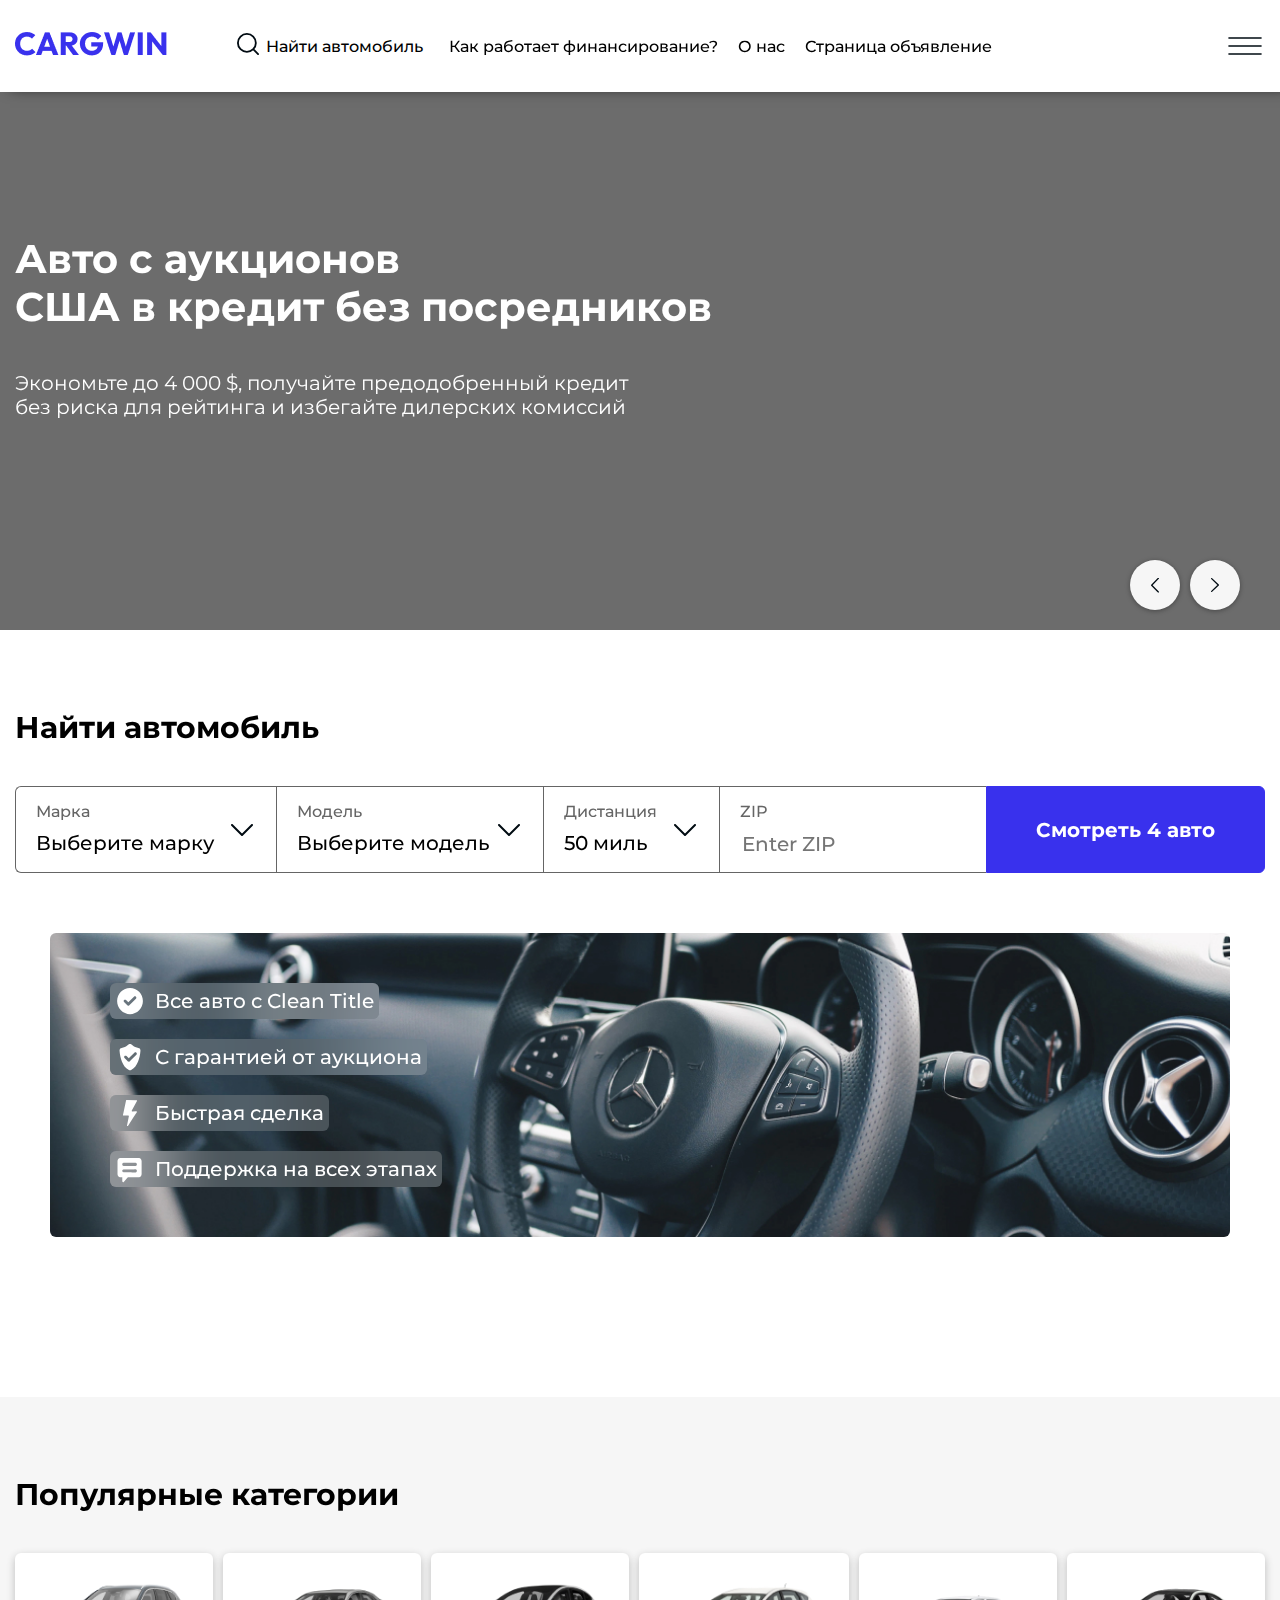
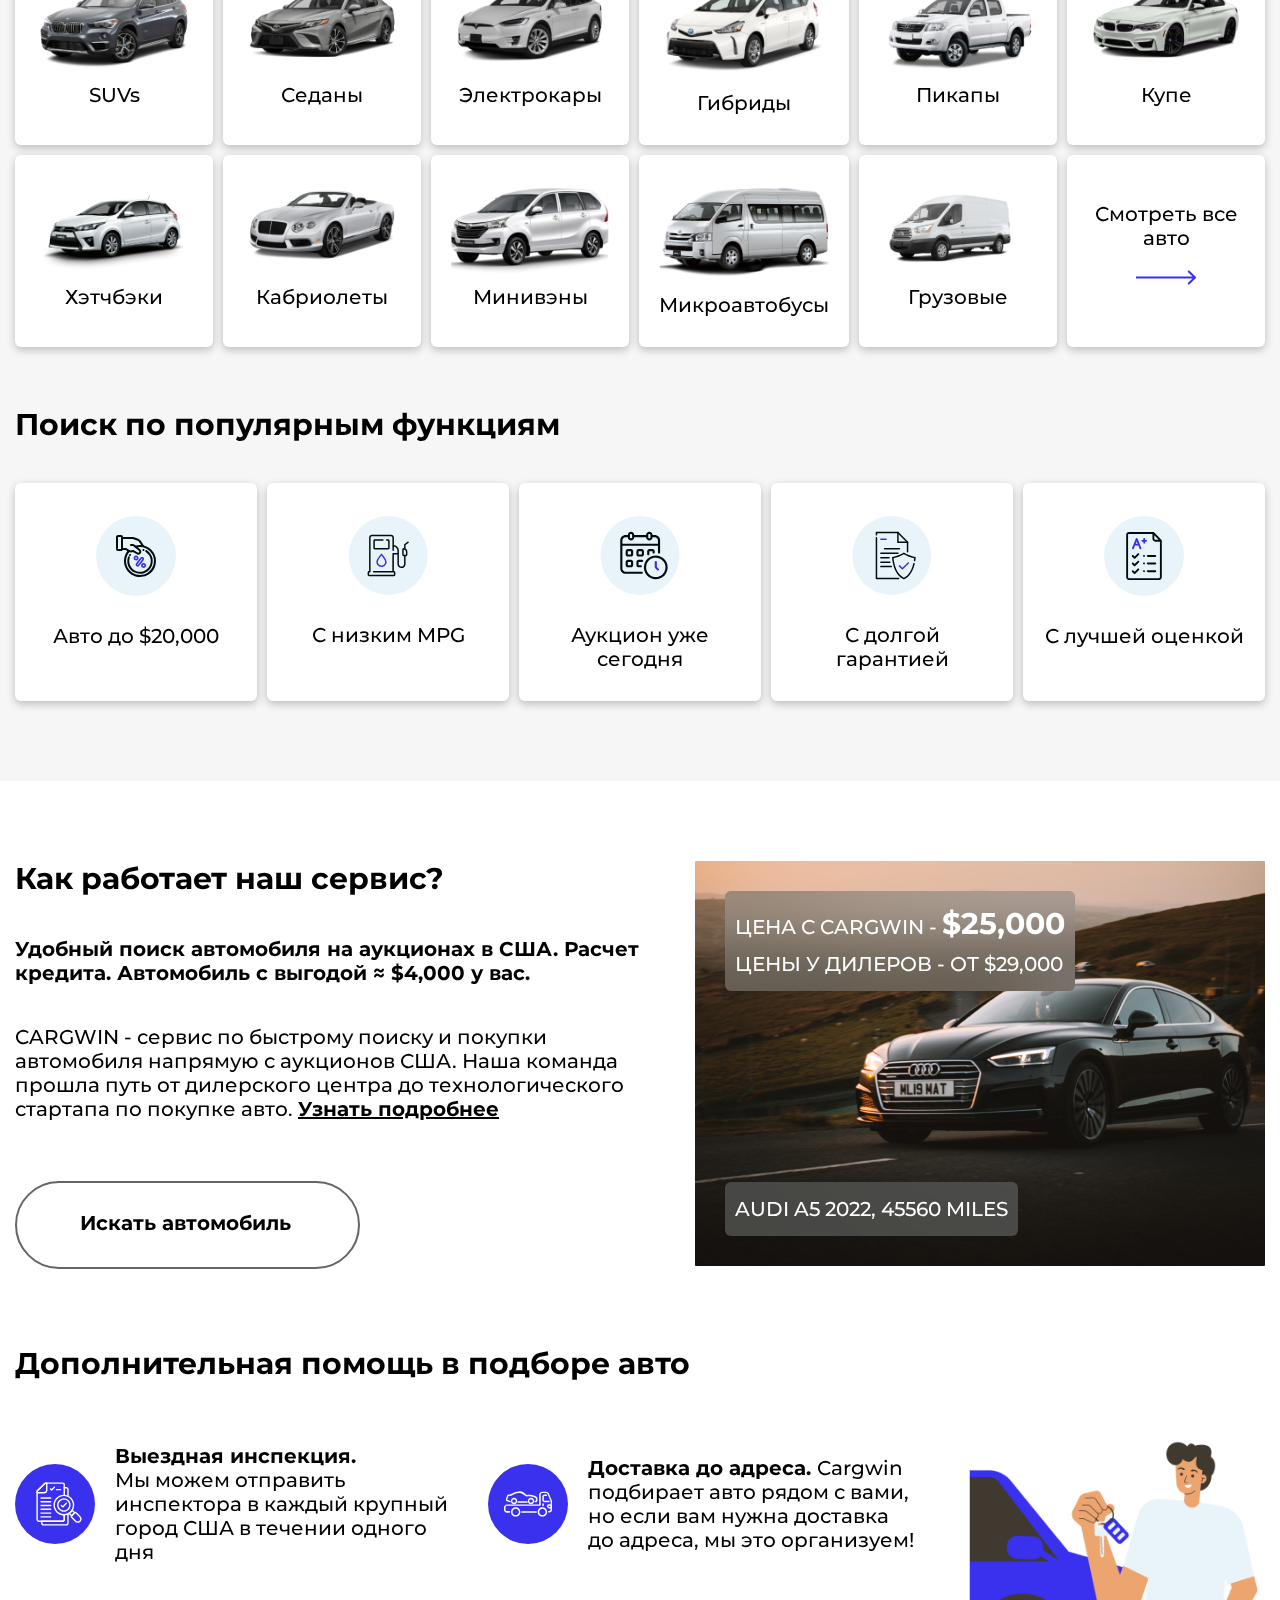
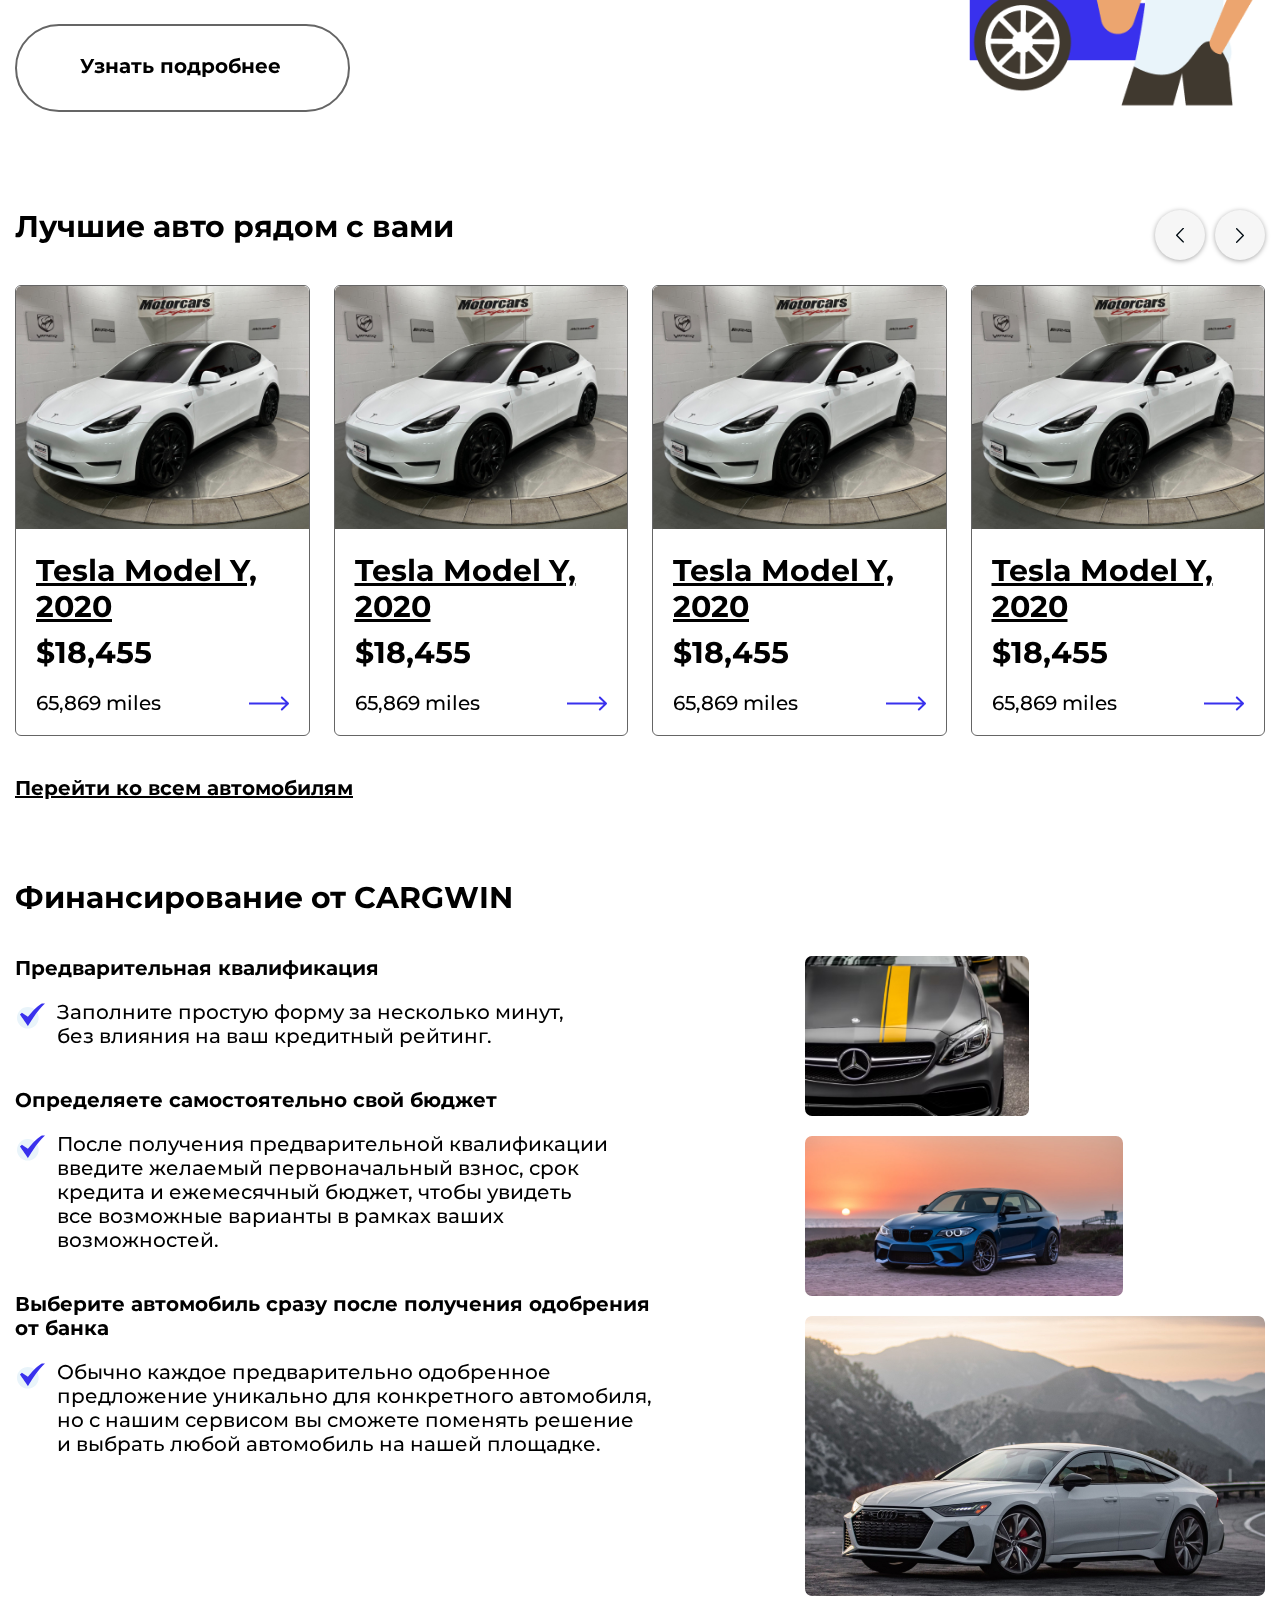
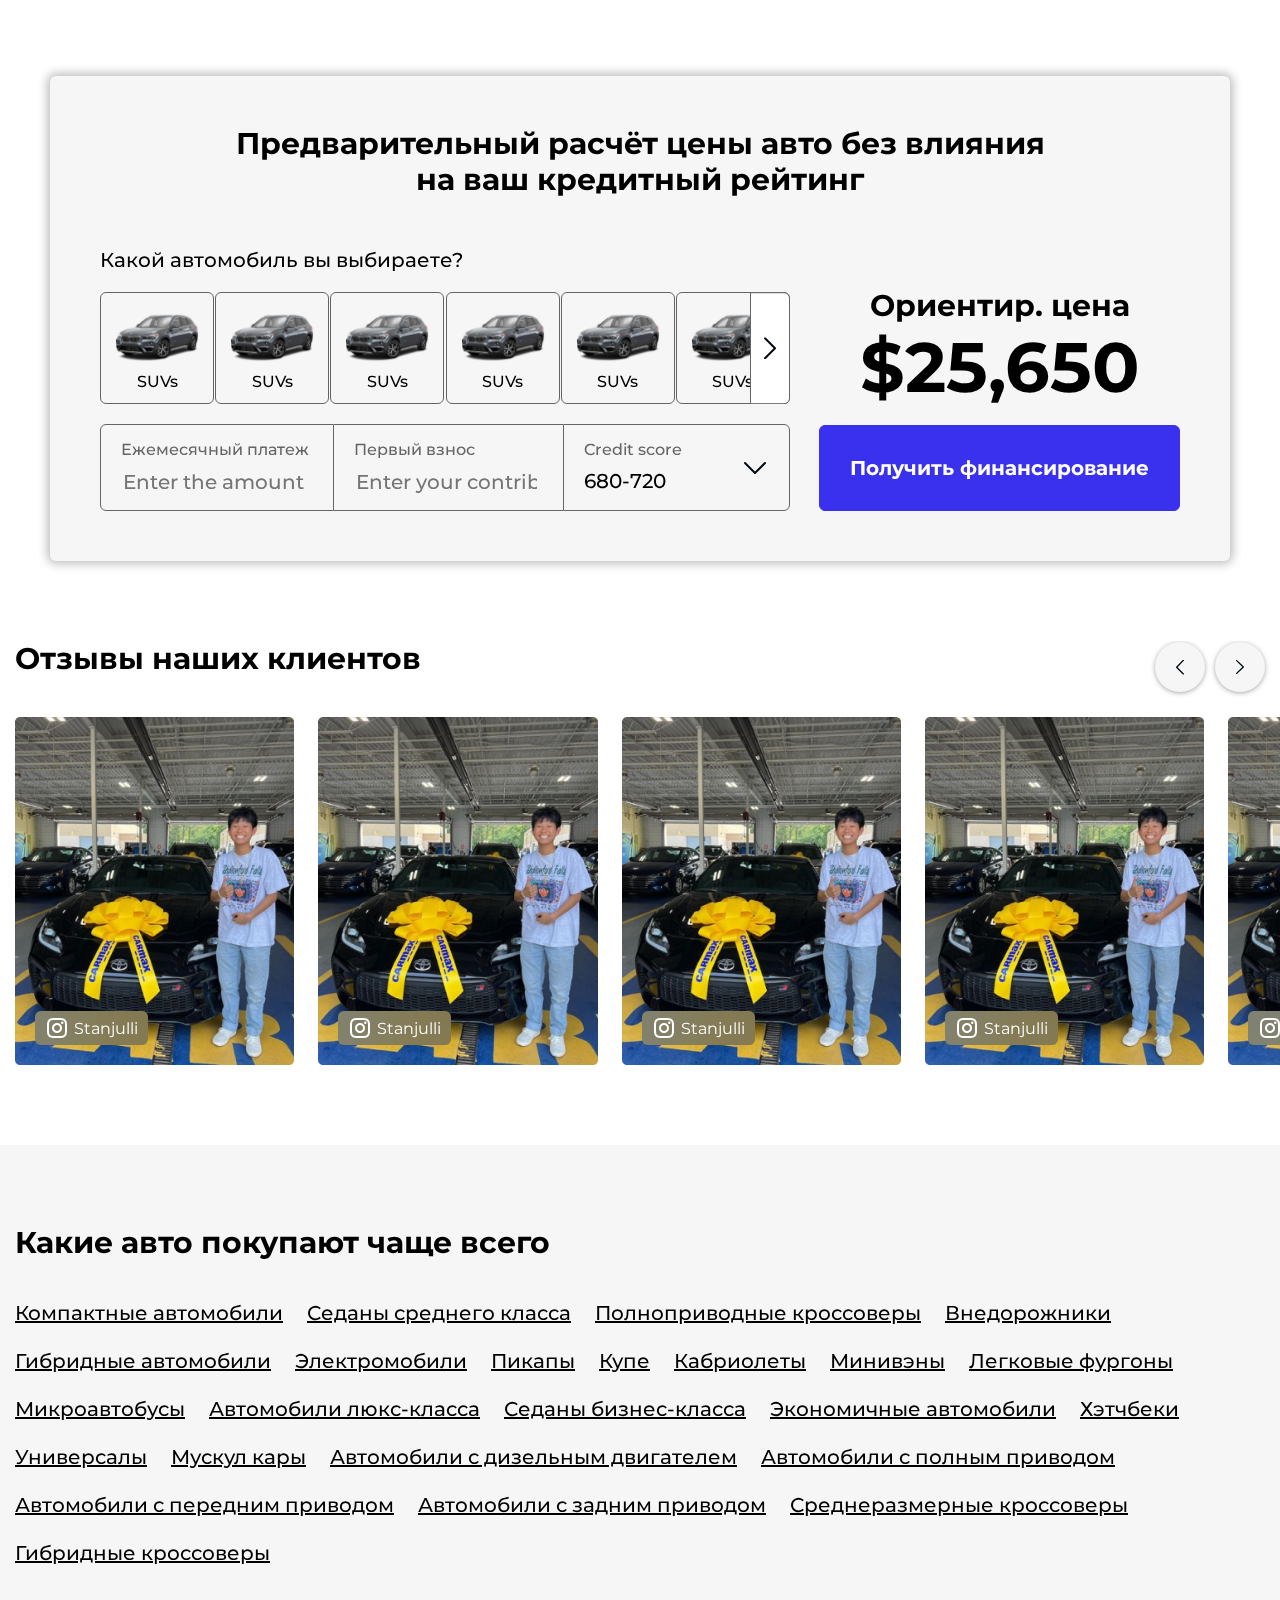
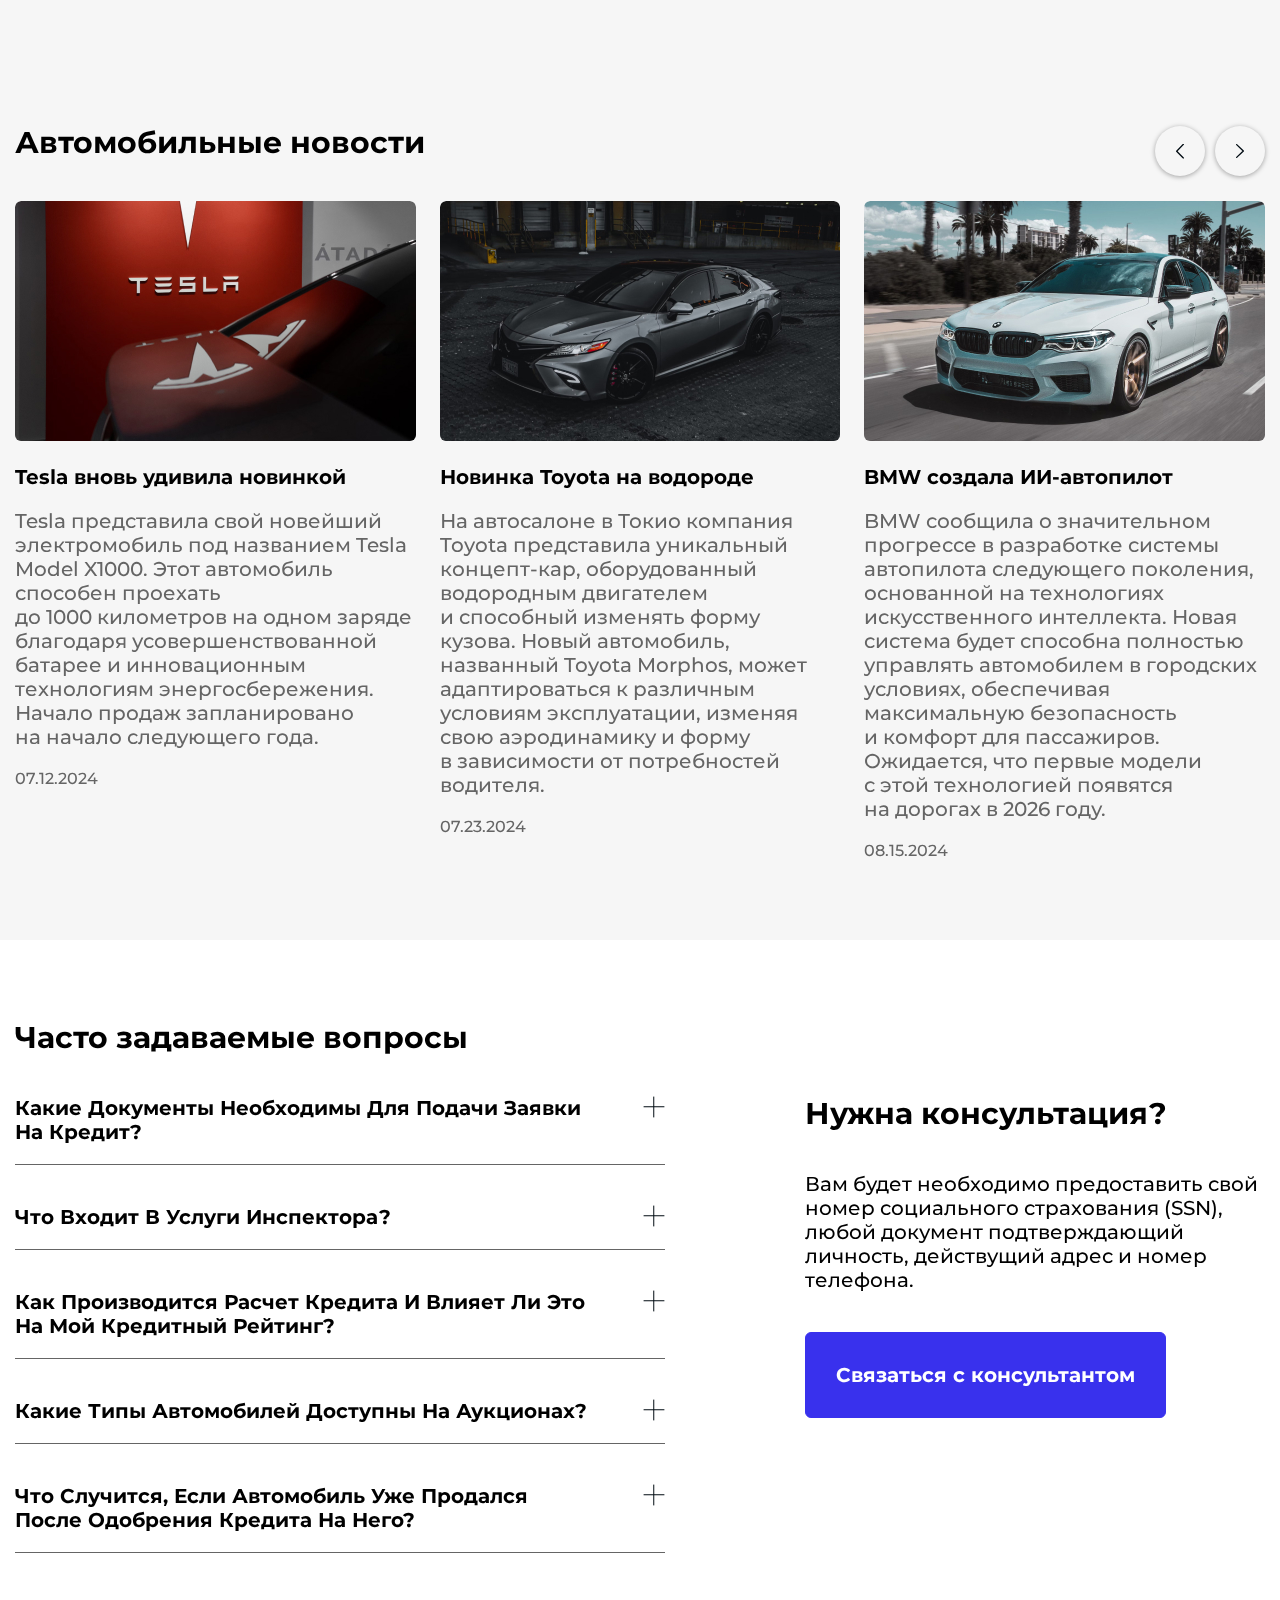
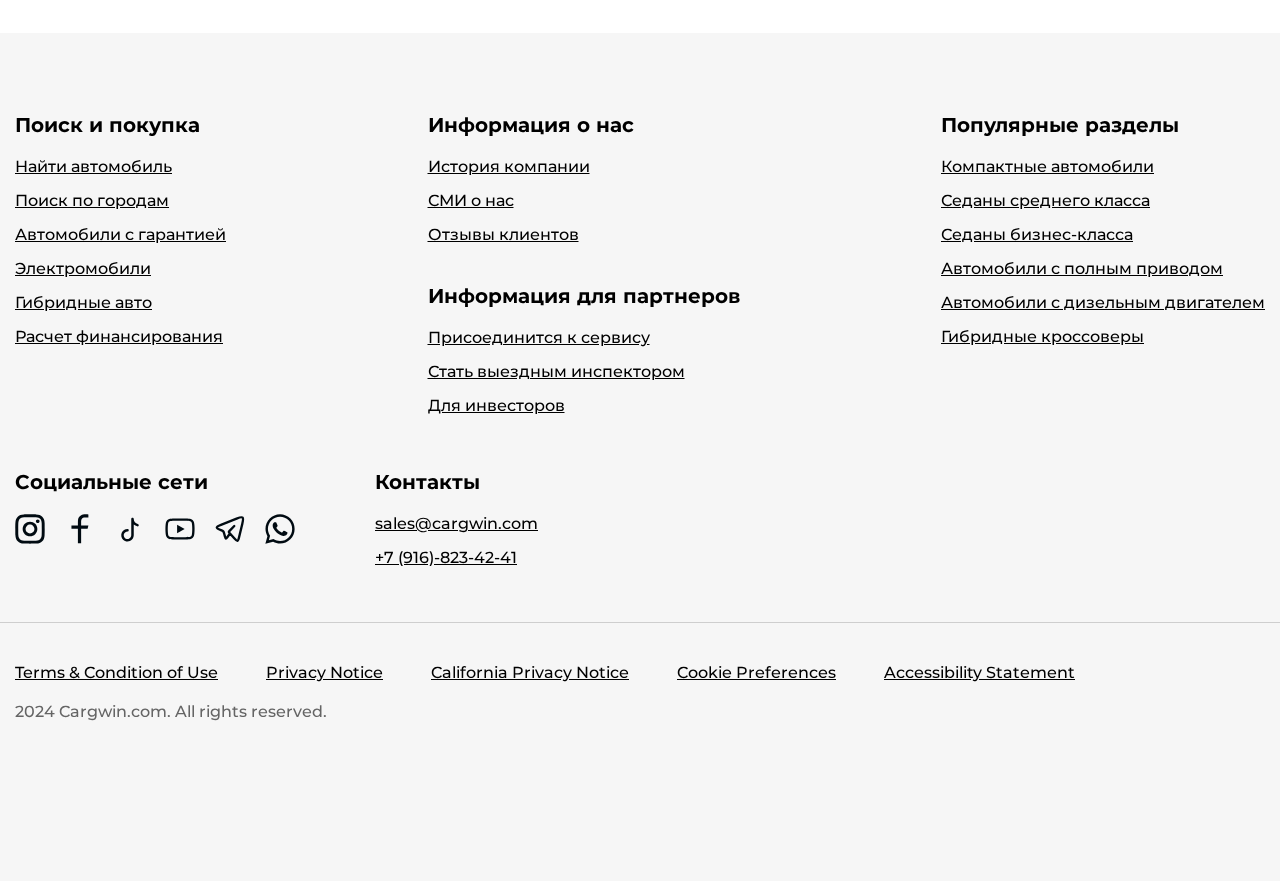
==== commit 7bd4a034: "init" ====
--- a/index.html
+++ b/index.html
@@ -263,7 +263,7 @@
                                 <h3 class="text-3">Аукцион уже сегодня</h3>
                             </a>
                             <a href="" class="col">
-                                <img src="/img/cat2/calenda.svg" alt="Categories icon">
+                                <img src="/img/cat2/garant2.svg" alt="Categories icon">
                                 <h3 class="text-3">С долгой гарантией</h3>
                             </a>
                             <a href="" class="col">
--- a/css/style.css
+++ b/css/style.css
@@ -311,11 +311,6 @@
 }
 
 
-@media (min-width: 1400px) {
-    .container {768
-        max-width: 1450px;
-    }
-}
 
 /*header styles (992)*/
 header {
@@ -376,6 +371,7 @@
     font-family: "Montserrat", sans-serif;
     font-weight: 500;
     font-size: 16px;
+    width: 165px;
 }
 
 .search__block input::placeholder {
@@ -761,6 +757,10 @@
 .finance-section__inner .row {
     justify-content: space-between;
     gap: 20px;
+}
+
+.finance-section__imgs-item3-mobile {
+    display: none!important;
 }
 
 .finance-section__text {
@@ -1081,7 +1081,7 @@
 }
 
 .accrodion-grp {
-    max-width: 820px;
+    max-width: 650px;
     width: 100%;
 
 }
@@ -1287,6 +1287,10 @@
 .history-section__item-2-text {
     max-width: 660px;
     width: 100%;
+}
+
+.history-section__item-2-imgs div {
+    width: 50%;
 }
 
 .history-section__item-1-img img,
@@ -1535,6 +1539,10 @@
 
 .car-fullstory-parametrs__item h3 span:last-child {
     color: #656565;
+}
+
+.car-fullstory-characteristics__items h4 span , .car-fullstory-story-cars__inner p span{
+    font-size: 13px!important;
 }
 
 .car-fullstory-parametrs__items-inner {
@@ -2295,15 +2303,34 @@
         display: block;
     }
 
+    
     .finance-section__imgs-item3 {
         width: 100%;
         object-fit: contain;
         margin: 10px auto 0 auto;
+        display: none;
+    }
+    .finance-section__imgs-item3-mobile {
+        display: block!important;
+        margin-bottom: 20px;
+    }
+
+    .finance-section .section-btn-2-block {
+        display: inherit;
+        margin-top: 40px;
     }
 
     /*questions section responsive 992*/
     .questions-section__inner .row {
         flex-direction: column;
+    }
+
+    .questions-section__inner-right {
+        gap: 20px;
+    }
+
+    .questions-section .section-btn-2, .questions-section__inner-right {
+        margin-top: 20px;
     }
 
     /*how it work section responsive 992*/
@@ -2530,7 +2557,7 @@
 
     .first-installment,
     .monthly-payment,
-    .custom-label {
+    .custom-label, .label-zip {
         border: 1px solid #656565;
         border-radius: 6px;
         height: 76px;
@@ -2667,6 +2694,11 @@
         height: 200px;
     }
 
+  
+    .history-section__item-2-imgs {
+        gap: 8px;
+    }
+
     .history-section__item-2-imgs img {
         height: 180px;
     }
@@ -2686,7 +2718,7 @@
 
     /*car fullstory section styling 768*/
     .car-fullstory-parametrs h2 {
-        padding-top: 40px;
+        padding-top: 0;
     }
     .text-input input {
         font-size: 16px;
@@ -2741,8 +2773,8 @@
 
     .car-fullstory-slider .slider-main__img {
         height: 300px;
-        min-width: 60%;
-        max-width: 60%;
+        min-width: 90%;
+        max-width: 90%;
     }
 
     .car-fullstory-slider .slider-other__img div a {
